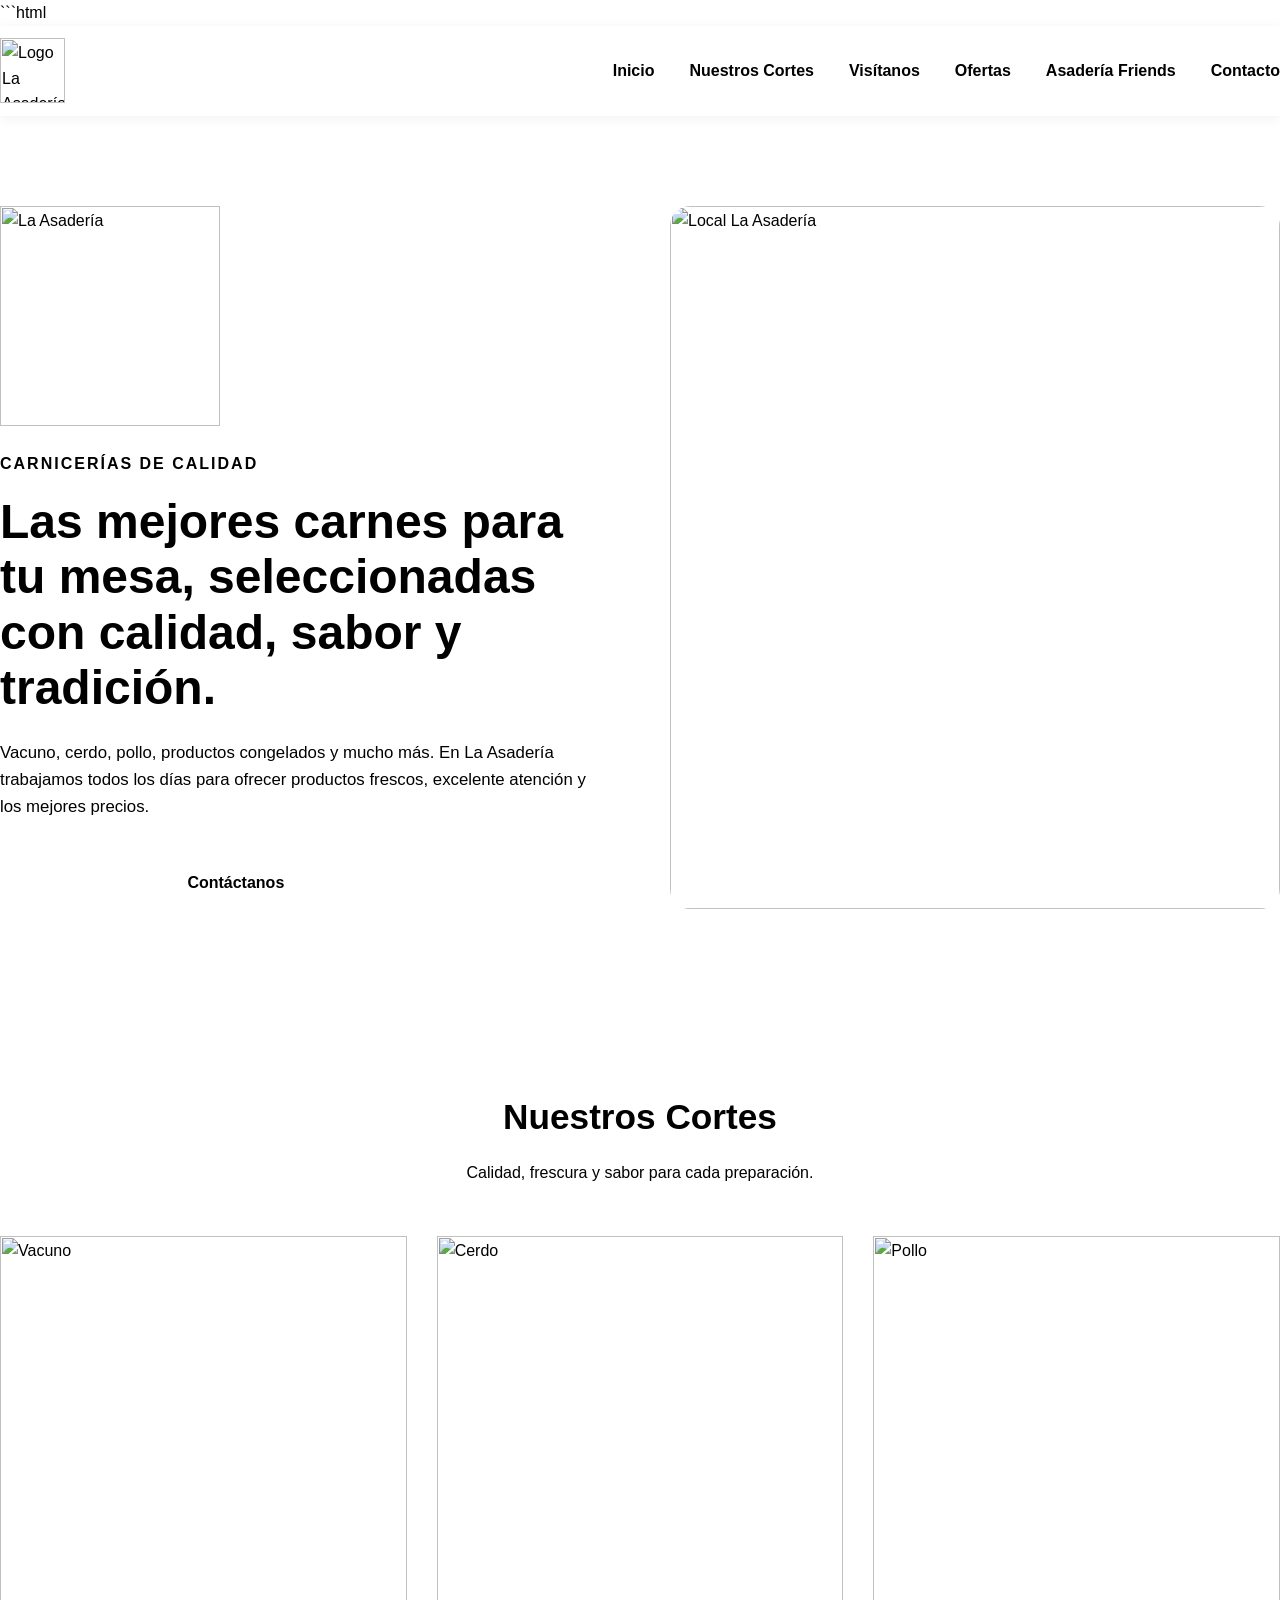
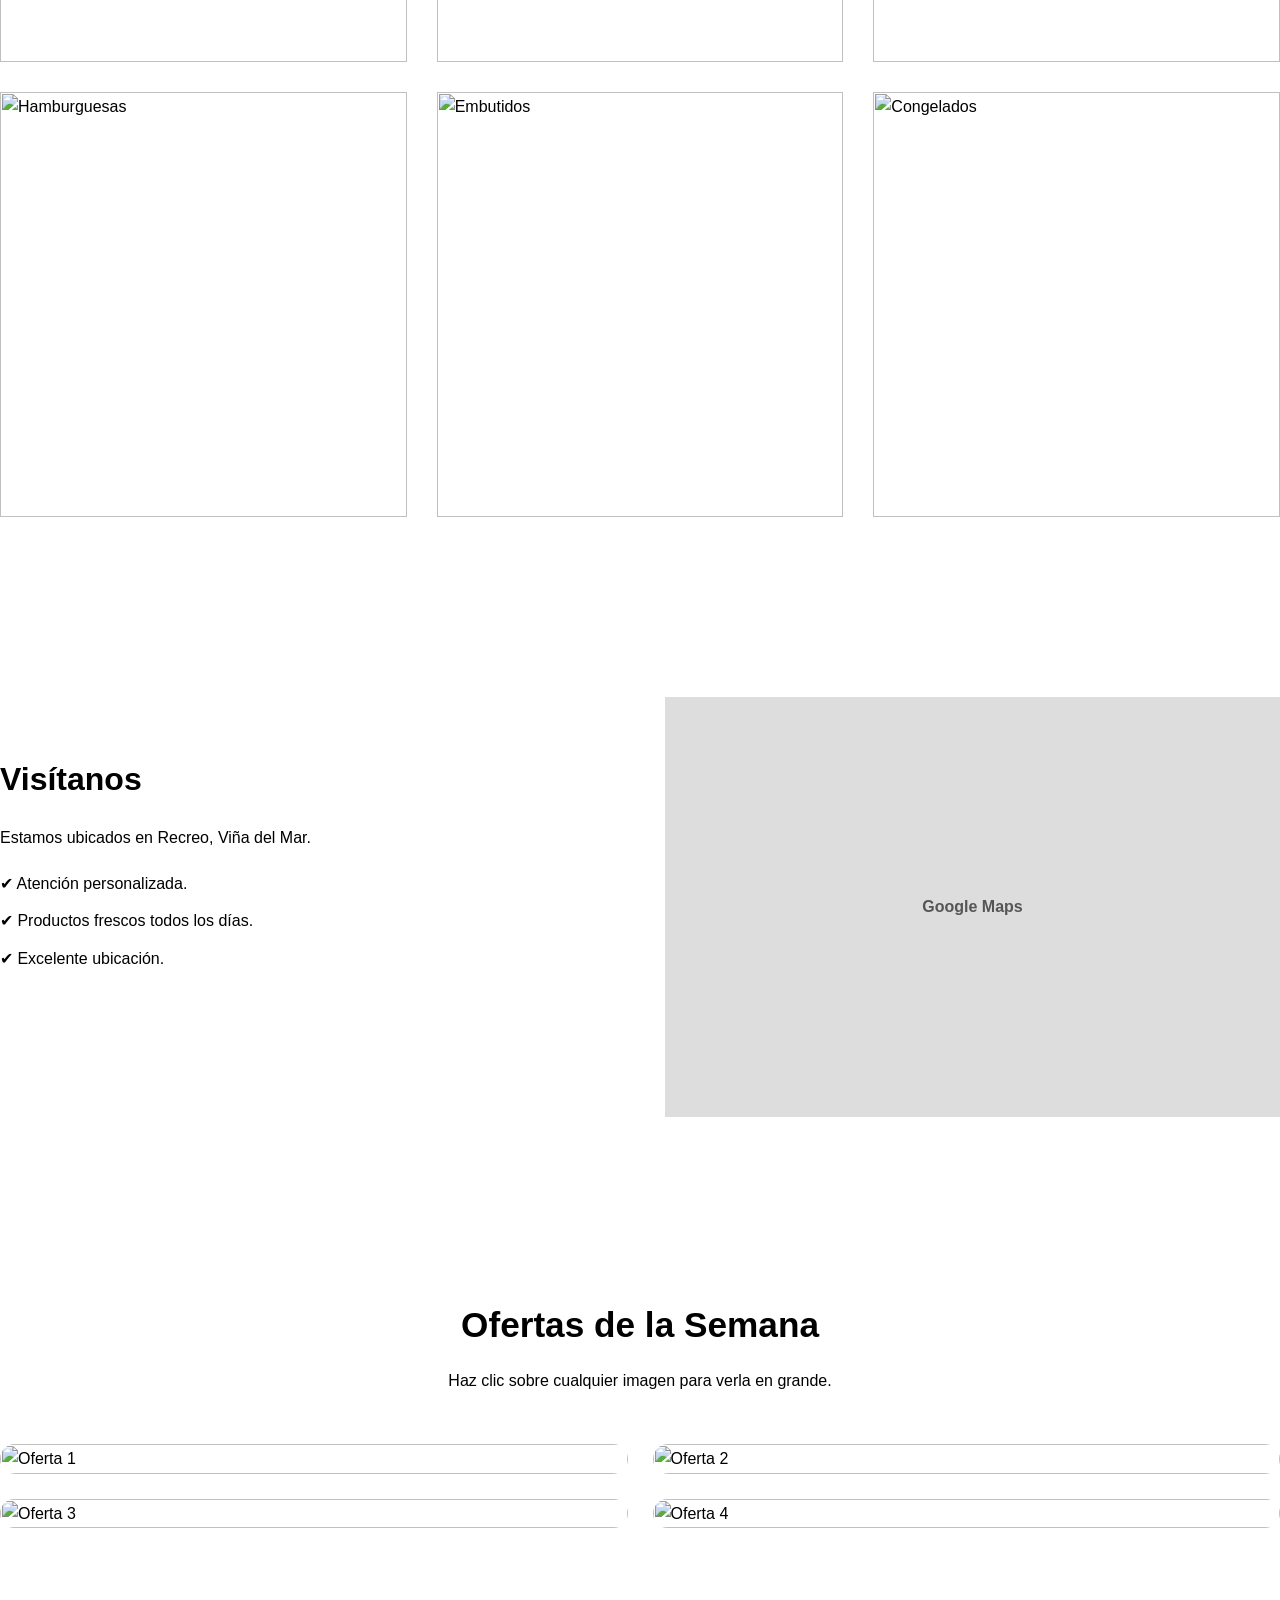
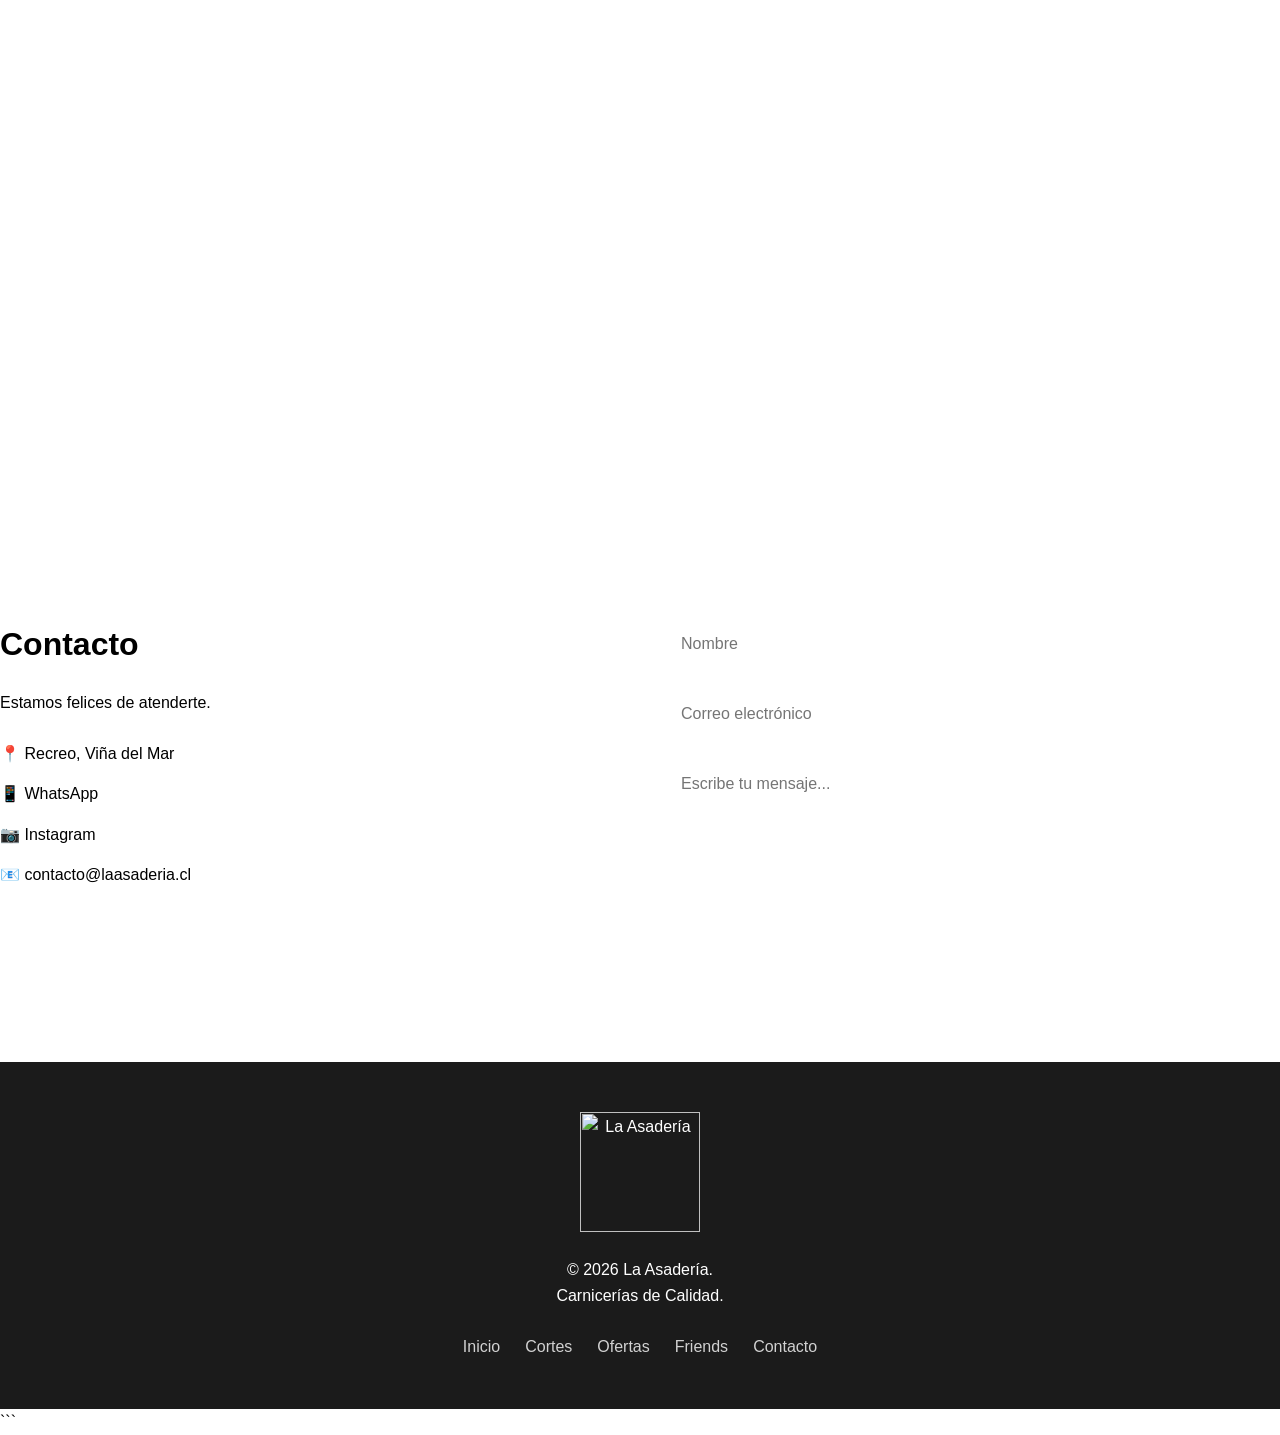
==== index.html @ a8878a51 "Add files via upload" ====
```html
<!DOCTYPE html>
<html lang="es">
<head>
    <meta charset="UTF-8">
    <meta name="viewport" content="width=device-width, initial-scale=1.0">
    <meta name="description" content="La Asadería - Carnicerías de Calidad. Los mejores cortes de vacuno, cerdo y pollo en Viña del Mar.">
    <meta name="keywords" content="carnicería, carnes, vacuno, cerdo, pollo, viña del mar, recreo">
    <meta name="author" content="La Asadería">

    <title>La Asadería | Carnicerías de Calidad</title>

    <link rel="icon" href="img/logo/favicon.png">
    <link rel="stylesheet" href="css/style.css">
</head>

<body>

    <!-- ========================= -->
    <!-- HEADER -->
    <!-- ========================= -->

    <header class="header">

        <div class="container">

            <a href="#" class="logo-link">
                <img src="img/logo/logo.png" alt="Logo La Asadería" class="logo">
            </a>

            <nav class="nav">

                <ul class="nav-menu">

                    <li><a href="#inicio">Inicio</a></li>
                    <li><a href="#cortes">Nuestros Cortes</a></li>
                    <li><a href="#visitanos">Visítanos</a></li>
                    <li><a href="#ofertas">Ofertas</a></li>
                    <li><a href="friends.html">Asadería Friends</a></li>
                    <li><a href="#contacto">Contacto</a></li>

                </ul>

            </nav>

            <button class="menu-toggle" aria-label="Abrir menú">
                ☰
            </button>

        </div>

    </header>


    <!-- ========================= -->
    <!-- HERO -->
    <!-- ========================= -->

    <section class="hero" id="inicio">

        <div class="container hero-grid">

            <div class="hero-content">

                <img src="img/logo/logo.png"
                     alt="La Asadería"
                     class="hero-logo">

                <span class="hero-subtitle">
                    Carnicerías de Calidad
                </span>

                <h1>
                    Las mejores carnes para tu mesa,
                    seleccionadas con calidad,
                    sabor y tradición.
                </h1>

                <p>
                    Vacuno, cerdo, pollo, productos congelados y mucho más.
                    En La Asadería trabajamos todos los días para ofrecer
                    productos frescos, excelente atención y los mejores precios.
                </p>

                <div class="hero-buttons">

                    <a href="#ofertas" class="btn btn-primary">
                        Ver Ofertas
                    </a>

                    <a href="#contacto" class="btn btn-secondary">
                        Contáctanos
                    </a>

                </div>

            </div>

            <div class="hero-image">

                <img src="img/local/local.jpg"
                     alt="Local La Asadería">

            </div>

        </div>

    </section>


    <!-- ========================= -->
    <!-- NUESTROS CORTES -->
    <!-- ========================= -->

    <section class="cuts section" id="cortes">

        <div class="container">

            <div class="section-title">

                <h2>Nuestros Cortes</h2>

                <p>
                    Calidad, frescura y sabor para cada preparación.
                </p>

            </div>

            <div class="cuts-grid">

                <article class="cut-card">

                    <img src="img/cortes/vacuno.jpg" alt="Vacuno">

                    <h3>Vacuno</h3>

                    <p>
                        Cortes premium para parrilla y cocina.
                    </p>

                </article>

                <article class="cut-card">

                    <img src="img/cortes/cerdo.jpg" alt="Cerdo">

                    <h3>Cerdo</h3>

                    <p>
                        Chuletas, costillares y mucho más.
                    </p>

                </article>

                <article class="cut-card">

                    <img src="img/cortes/pollo.jpg" alt="Pollo">

                    <h3>Pollo</h3>

                    <p>
                        Productos frescos y congelados.
                    </p>

                </article>

                <article class="cut-card">

                    <img src="img/cortes/hamburguesas.jpg" alt="Hamburguesas">

                    <h3>Hamburguesas</h3>

                    <p>
                        Elaboración propia con excelente sabor.
                    </p>

                </article>

                <article class="cut-card">

                    <img src="img/cortes/embutidos.jpg" alt="Embutidos">

                    <h3>Embutidos</h3>

                    <p>
                        Longanizas, chorizos y especialidades.
                    </p>

                </article>

                <article class="cut-card">

                    <img src="img/cortes/congelados.jpg" alt="Congelados">

                    <h3>Congelados</h3>

                    <p>
                        Gran variedad para toda ocasión.
                    </p>

                </article>

            </div>

        </div>

    </section>


    <!-- ========================= -->
    <!-- VISÍTANOS -->
    <!-- ========================= -->

    <section class="visit section" id="visitanos">

        <div class="container visit-grid">

            <div class="visit-info">

                <h2>Visítanos</h2>

                <p>
                    Estamos ubicados en Recreo, Viña del Mar.
                </p>

                <ul class="visit-list">

                    <li>✔ Atención personalizada.</li>

                    <li>✔ Productos frescos todos los días.</li>

                    <li>✔ Excelente ubicación.</li>

                </ul>

                <a href="#" class="btn btn-primary">
                    Cómo Llegar
                </a>

            </div>

            <div class="visit-map">

                <div class="map-placeholder">
                    Google Maps
                </div>

            </div>

        </div>

    </section>


    <!-- ========================= -->
    <!-- OFERTAS -->
    <!-- ========================= -->

    <section class="offers section" id="ofertas">

        <div class="container">

            <div class="section-title">

                <h2>Ofertas de la Semana</h2>

                <p>
                    Haz clic sobre cualquier imagen para verla en grande.
                </p>

            </div>

            <div class="offers-grid">

                <a href="img/ofertas/oferta1.jpg"
                   class="offer-item"
                   data-lightbox="offers">

                    <img src="img/ofertas/oferta1.jpg"
                         alt="Oferta 1">

                </a>

                <a href="img/ofertas/oferta2.jpg"
                   class="offer-item"
                   data-lightbox="offers">

                    <img src="img/ofertas/oferta2.jpg"
                         alt="Oferta 2">

                </a>

                <a href="img/ofertas/oferta3.jpg"
                   class="offer-item"
                   data-lightbox="offers">

                    <img src="img/ofertas/oferta3.jpg"
                         alt="Oferta 3">

                </a>

                <a href="img/ofertas/oferta4.jpg"
                   class="offer-item"
                   data-lightbox="offers">

                    <img src="img/ofertas/oferta4.jpg"
                         alt="Oferta 4">

                </a>

            </div>

        </div>

    </section>


    <!-- ========================= -->
    <!-- ASADERÍA FRIENDS -->
    <!-- ========================= -->

    <section class="friends-cta section">

        <div class="container">

            <div class="friends-box">

                <h2>Conoce a los Asadería Friends</h2>

                <p>
                    Descubre todos nuestros personajes,
                    sus historias y sus productos favoritos.
                </p>

                <a href="friends.html" class="btn btn-primary">
                    Ver Asadería Friends
                </a>

            </div>

        </div>

    </section>


    <!-- ========================= -->
    <!-- CONTACTO -->
    <!-- ========================= -->

    <section class="contact section" id="contacto">

        <div class="container contact-grid">

            <div class="contact-info">

                <h2>Contacto</h2>

                <p>
                    Estamos felices de atenderte.
                </p>

                <ul>

                    <li>
                        📍 Recreo, Viña del Mar
                    </li>

                    <li>
                        📱 WhatsApp
                    </li>

                    <li>
                        📷 Instagram
                    </li>

                    <li>
                        📧 contacto@laasaderia.cl
                    </li>

                </ul>

            </div>

            <form class="contact-form">

                <input
                    type="text"
                    placeholder="Nombre"
                    required>

                <input
                    type="email"
                    placeholder="Correo electrónico"
                    required>

                <textarea
                    placeholder="Escribe tu mensaje..."
                    rows="6"
                    required></textarea>

                <button
                    type="submit"
                    class="btn btn-primary">

                    Enviar Mensaje

                </button>

            </form>

        </div>

    </section>


    <!-- ========================= -->
    <!-- FOOTER -->
    <!-- ========================= -->

    <footer class="footer">

        <div class="container footer-content">

            <img src="img/logo/logo.png"
                 alt="La Asadería">

            <p>

                © 2026 La Asadería.<br>
                Carnicerías de Calidad.

            </p>

            <div class="footer-links">

                <a href="#inicio">Inicio</a>

                <a href="#cortes">Cortes</a>

                <a href="#ofertas">Ofertas</a>

                <a href="friends.html">Friends</a>

                <a href="#contacto">Contacto</a>

            </div>

        </div>

    </footer>


    <script src="js/app.js"></script>

</body>
</html>
```
---- css/style.css ----
```css
/* =====================================================
   LA ASADERÍA 2.0
   style.css
===================================================== */

/* ===========================
   VARIABLES
=========================== */

:root{

    --primary:#8B0000;
    --primary-dark:#600000;
    --secondary:#F4B400;
    --background:#F8F5F2;
    --white:#ffffff;
    --text:#2C2C2C;
    --gray:#777;
    --border:#e6e6e6;

    --radius:16px;

    --shadow:
        0 10px 30px rgba(0,0,0,.08);

    --transition:.30s ease;

    --max-width:1280px;

}


/* ===========================
   RESET
=========================== */

*{
    margin:0;
    padding:0;
    box-sizing:border-box;
}

html{
    scroll-behavior:smooth;
}

body{

    font-family:
        "Segoe UI",
        Arial,
        Helvetica,
        sans-serif;

    background:var(--background);

    color:var(--text);

    line-height:1.6;

}

img{

    display:block;
    max-width:100%;

}

a{

    color:inherit;
    text-decoration:none;

}

ul{

    list-style:none;

}

button{

    border:none;
    cursor:pointer;
    font:inherit;

}

input,
textarea,
button{

    font-family:inherit;

}


/* ===========================
   UTILIDADES
=========================== */

.container{

    width:min(92%, var(--max-width));

    margin:auto;

}

.section{

    padding:90px 0;

}

.section-title{

    text-align:center;

    margin-bottom:50px;

}

.section-title h2{

    font-size:2.2rem;

    color:var(--primary);

    margin-bottom:15px;

}

.section-title p{

    color:var(--gray);

    max-width:700px;

    margin:auto;

}


/* ===========================
   BOTONES
=========================== */

.btn{

    display:inline-flex;

    align-items:center;

    justify-content:center;

    gap:10px;

    padding:14px 28px;

    border-radius:50px;

    font-weight:700;

    transition:var(--transition);

}

.btn-primary{

    background:var(--primary);

    color:white;

}

.btn-primary:hover{

    background:var(--primary-dark);

    transform:translateY(-3px);

}

.btn-secondary{

    background:white;

    color:var(--primary);

    border:2px solid var(--primary);

}

.btn-secondary:hover{

    background:var(--primary);

    color:white;

}


/* ===========================
   HEADER
=========================== */

.header{

    position:sticky;

    top:0;

    z-index:1000;

    background:white;

    box-shadow:0 2px 12px rgba(0,0,0,.06);

}

.header .container{

    display:flex;

    align-items:center;

    justify-content:space-between;

    min-height:90px;

}

.logo{

    height:65px;

}

.nav-menu{

    display:flex;

    gap:35px;

}

.nav-menu a{

    font-weight:600;

    transition:var(--transition);

}

.nav-menu a:hover{

    color:var(--primary);

}

.menu-toggle{

    display:none;

    background:none;

    font-size:2rem;

}


/* ===========================
   HERO
=========================== */

.hero{

    padding:90px 0;

}

.hero-grid{

    display:grid;

    grid-template-columns:1fr 1fr;

    gap:60px;

    align-items:center;

}

.hero-logo{

    width:220px;

    margin-bottom:25px;

}

.hero-subtitle{

    display:inline-block;

    color:var(--secondary);

    font-weight:800;

    text-transform:uppercase;

    letter-spacing:2px;

    margin-bottom:18px;

}

.hero h1{

    font-size:3rem;

    line-height:1.15;

    margin-bottom:25px;

}

.hero p{

    font-size:1.05rem;

    color:var(--gray);

    margin-bottom:35px;

}

.hero-buttons{

    display:flex;

    flex-wrap:wrap;

    gap:18px;

}

.hero-image img{

    width:100%;

    border-radius:20px;

    box-shadow:var(--shadow);

}


/* ===========================
   CORTES
=========================== */

.cuts-grid{

    display:grid;

    grid-template-columns:repeat(3,1fr);

    gap:30px;

}

.cut-card{

    background:white;

    border-radius:var(--radius);

    overflow:hidden;

    box-shadow:var(--shadow);

    transition:var(--transition);

}

.cut-card:hover{

    transform:translateY(-8px);

}

.cut-card img{

    width:100%;

    aspect-ratio:4/3;

    object-fit:cover;

}

.cut-card h3{

    margin:20px;

    color:var(--primary);

}

.cut-card p{

    margin:0 20px 25px;

    color:var(--gray);

}


/* ===========================
   VISÍTANOS
=========================== */

.visit-grid{

    display:grid;

    grid-template-columns:1fr 1fr;

    gap:50px;

    align-items:center;

}

.visit-info h2{

    color:var(--primary);

    font-size:2rem;

    margin-bottom:20px;

}

.visit-info p{

    margin-bottom:20px;

}

.visit-list{

    margin-bottom:35px;

}

.visit-list li{

    margin-bottom:12px;

}

.map-placeholder{

    display:flex;

    justify-content:center;

    align-items:center;

    height:420px;

    background:#ddd;

    border-radius:var(--radius);

    color:#555;

    font-weight:bold;

}


/* ===========================
   OFERTAS
=========================== */

.offers-grid{

    display:grid;

    grid-template-columns:repeat(2,1fr);

    gap:25px;

}

.offer-item{

    overflow:hidden;

    border-radius:18px;

    box-shadow:var(--shadow);

}

.offer-item img{

    width:100%;

    transition:.35s;

}

.offer-item:hover img{

    transform:scale(1.05);

}


/* ===========================
   FRIENDS
=========================== */

.friends-box{

    background:linear-gradient(
        135deg,
        var(--primary),
        var(--primary-dark)
    );

    color:white;

    border-radius:22px;

    padding:70px 50px;

    text-align:center;

}

.friends-box h2{

    font-size:2.2rem;

    margin-bottom:20px;

}

.friends-box p{

    max-width:650px;

    margin:auto auto 35px;

}


/* ===========================
   CONTACTO
=========================== */

.contact-grid{

    display:grid;

    grid-template-columns:1fr 1fr;

    gap:50px;

}

.contact-info h2{

    color:var(--primary);

    margin-bottom:20px;

    font-size:2rem;

}

.contact-info p{

    margin-bottom:25px;

}

.contact-info li{

    margin-bottom:15px;

}

.contact-form{

    display:flex;

    flex-direction:column;

    gap:20px;

}

.contact-form input,

.contact-form textarea{

    width:100%;

    padding:16px;

    border:1px solid var(--border);

    border-radius:12px;

    resize:none;

    font-size:1rem;

}

.contact-form input:focus,

.contact-form textarea:focus{

    outline:none;

    border-color:var(--primary);

}


/* ===========================
   FOOTER
=========================== */

.footer{

    background:#1b1b1b;

    color:white;

    padding:50px 0;

}

.footer-content{

    display:flex;

    flex-direction:column;

    align-items:center;

    gap:25px;

    text-align:center;

}

.footer img{

    width:120px;

}

.footer-links{

    display:flex;

    gap:25px;

    flex-wrap:wrap;

}

.footer-links a{

    opacity:.8;

}

.footer-links a:hover{

    opacity:1;

}


/* ===========================
   ANIMACIONES
=========================== */

.cut-card,
.offer-item,
.hero-image img,
.friends-box{

    animation:fadeUp .8s ease;

}

@keyframes fadeUp{

    from{

        opacity:0;

        transform:translateY(30px);

    }

    to{

        opacity:1;

        transform:translateY(0);

    }

}


/* ===========================
   RESPONSIVE
=========================== */

@media (max-width:1100px){

    .hero-grid,
    .visit-grid,
    .contact-grid{

        grid-template-columns:1fr;

    }

    .hero{

        text-align:center;

    }

    .hero-buttons{

        justify-content:center;

    }

    .hero-logo{

        margin:auto auto 25px;

    }

}

@media (max-width:900px){

    .cuts-grid{

        grid-template-columns:repeat(2,1fr);

    }

}

@media (max-width:768px){

    .nav{

        display:none;

    }

    .menu-toggle{

        display:block;

    }

    .offers-grid{

        grid-template-columns:1fr;

    }

    .hero h1{

        font-size:2.2rem;

    }

    .section{

        padding:70px 0;

    }

}

@media (max-width:600px){

    .cuts-grid{

        grid-template-columns:1fr;

    }

    .section-title h2{

        font-size:1.8rem;

    }

    .friends-box{

        padding:50px 25px;

    }

    .hero-logo{

        width:180px;

    }

}
/* ===========================
   HEADER SCROLL
=========================== */

.header-scrolled{

    box-shadow:0 8px 25px rgba(0,0,0,.15);

}


/* ===========================
   ANIMACIONES
=========================== */

.hidden{

    opacity:0;

    transform:translateY(40px);

    transition:.8s;

}

.visible{

    opacity:1;

    transform:translateY(0);

}


/* ===========================
   LIGHTBOX
=========================== */

.lightbox{

    position:fixed;

    inset:0;

    background:rgba(0,0,0,.9);

    display:flex;

    justify-content:center;

    align-items:center;

    opacity:0;

    visibility:hidden;

    transition:.3s;

    z-index:5000;

}

.lightbox.show{

    opacity:1;

    visibility:visible;

}

.lightbox-image{

    max-width:90%;

    max-height:90%;

    border-radius:16px;

}

.lightbox-close{

    position:absolute;

    top:30px;

    right:40px;

    font-size:3rem;

    color:white;

    cursor:pointer;

}


/* ===========================
   BACK TO TOP
=========================== */

.back-to-top{

    position:fixed;

    right:25px;

    bottom:25px;

    width:55px;

    height:55px;

    border-radius:50%;

    background:var(--primary);

    color:white;

    border:none;

    cursor:pointer;

    opacity:0;

    pointer-events:none;

    transition:.3s;

    z-index:3000;

}

.back-to-top.show{

    opacity:1;

    pointer-events:auto;

}

.back-to-top:hover{

    background:var(--primary-dark);

}


/* ===========================
   MENÚ MÓVIL
=========================== */

@media(max-width:768px){

    .nav{

        position:absolute;

        top:90px;

        left:0;

        width:100%;

        background:white;

        display:none;

        box-shadow:0 10px 25px rgba(0,0,0,.1);

    }

    .nav.nav-open{

        display:block;

    }

    .nav-menu{

        flex-direction:column;

        padding:30px;

        gap:25px;

        text-align:center;

    }

}
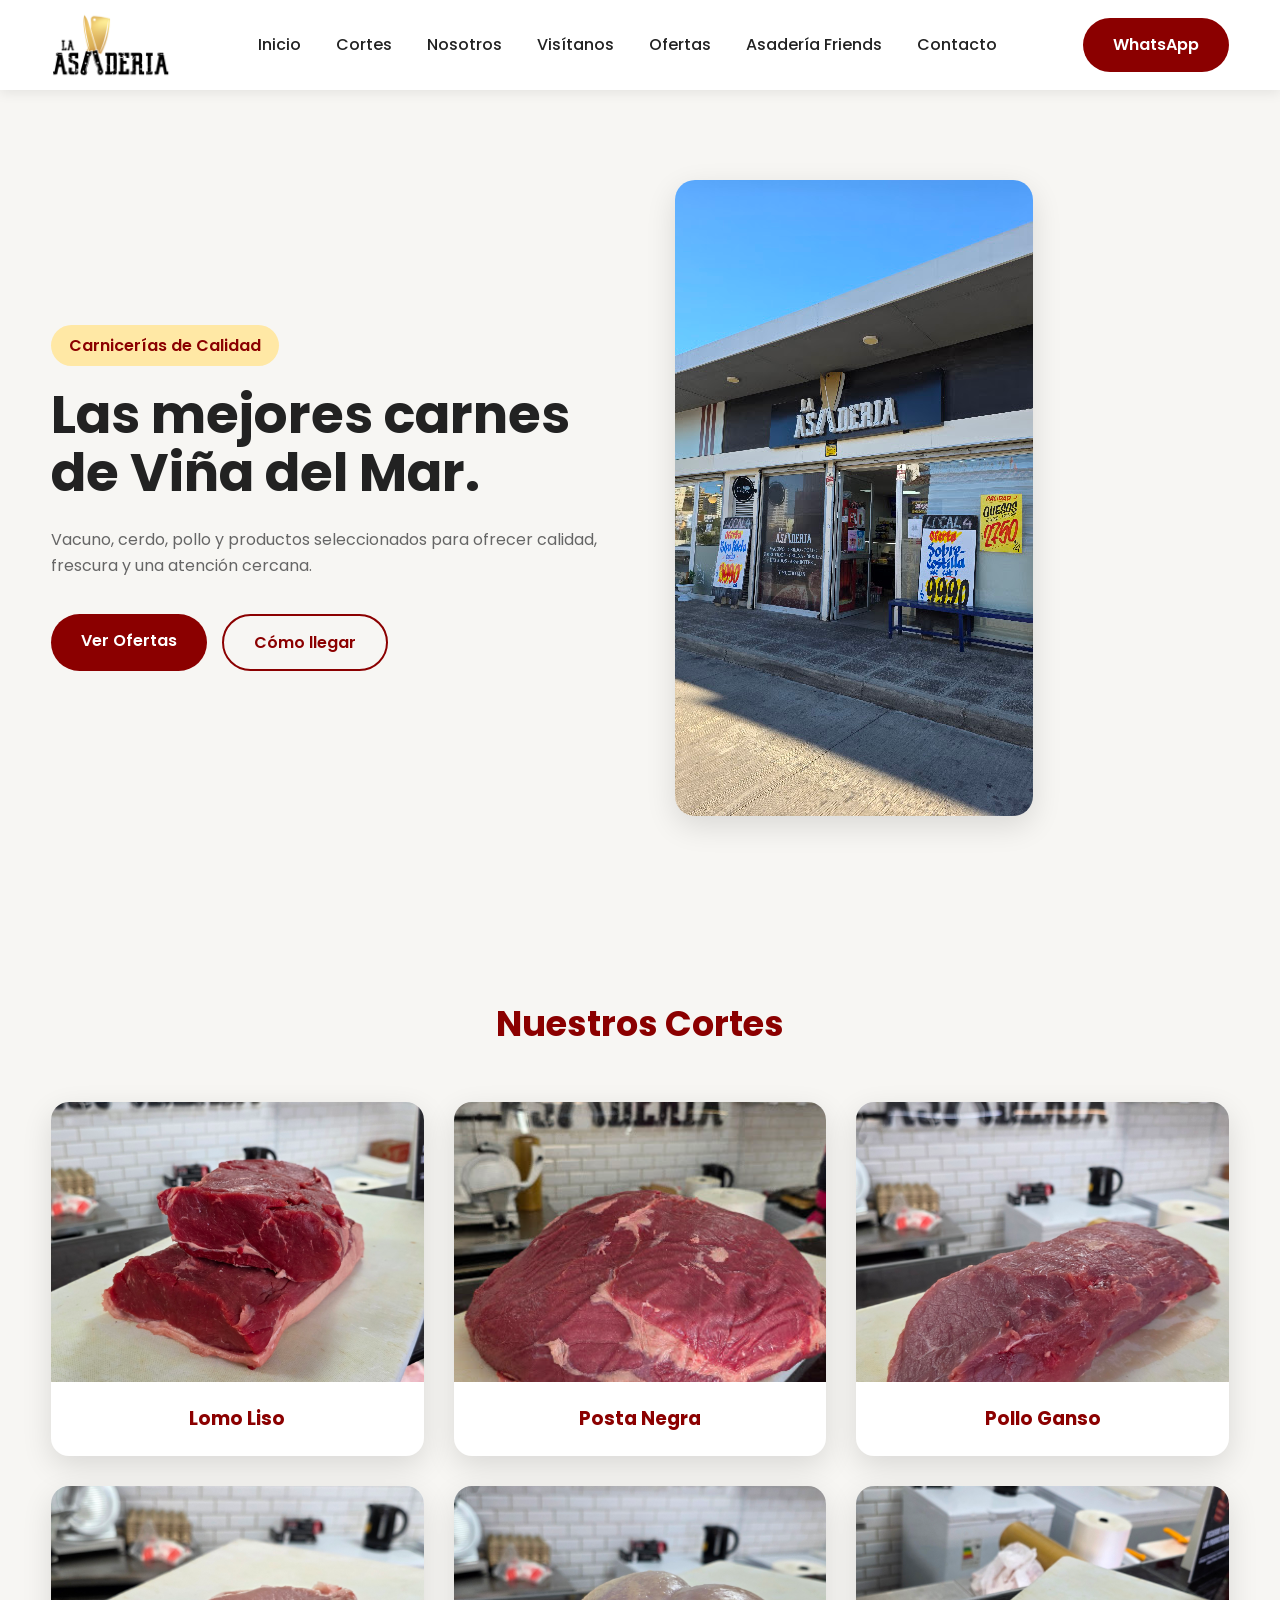
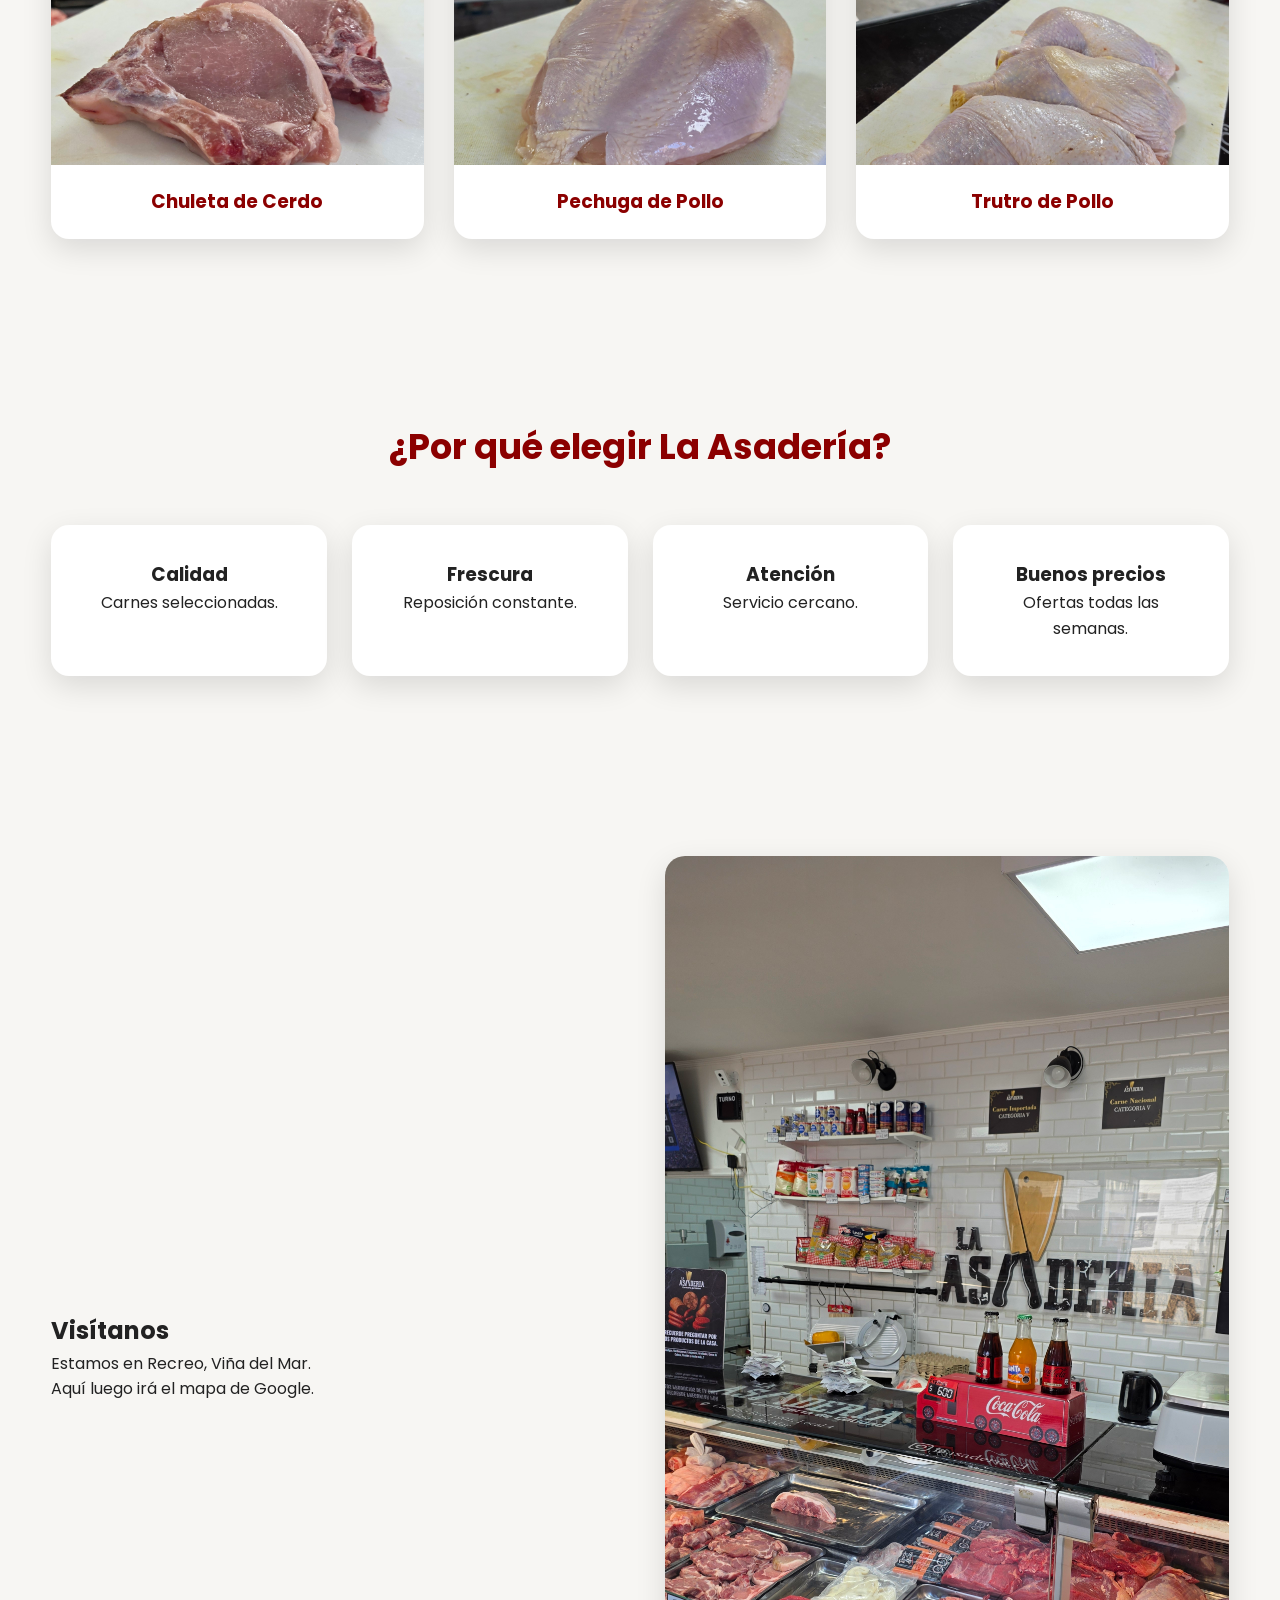
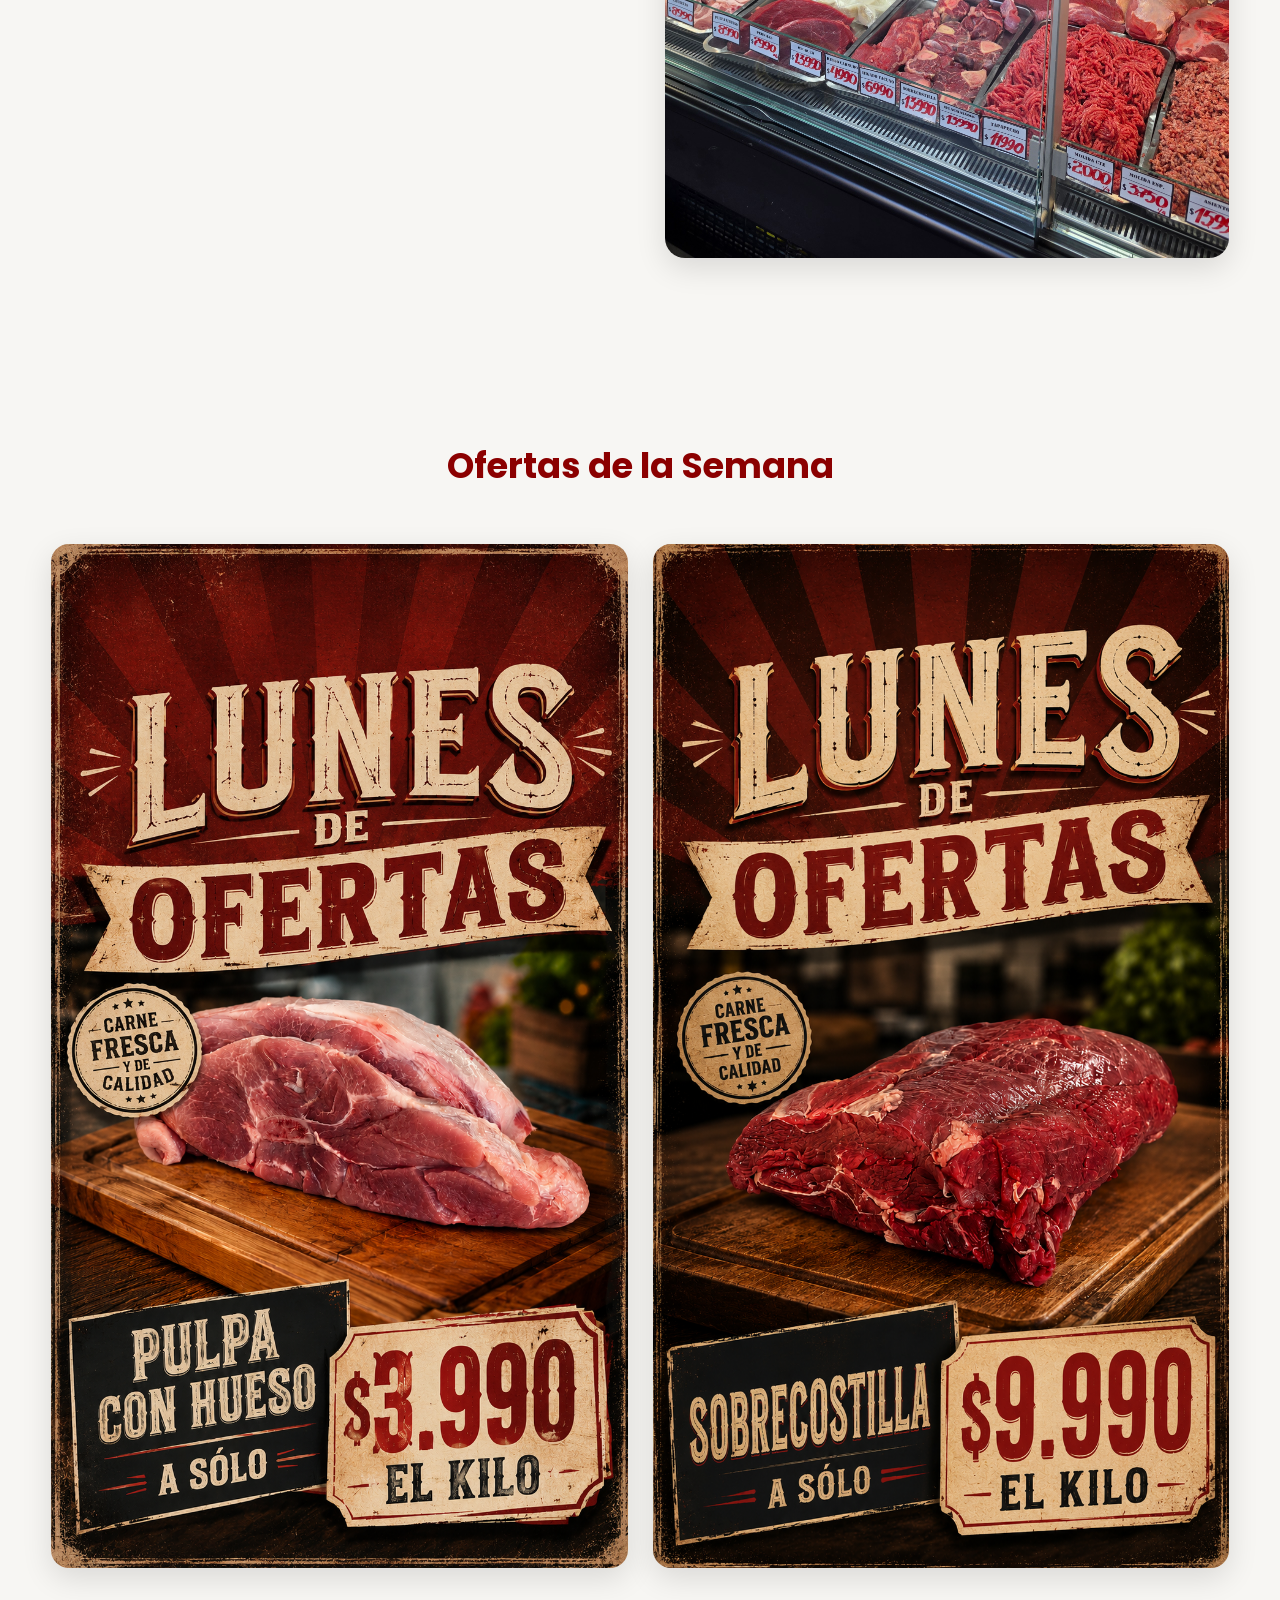
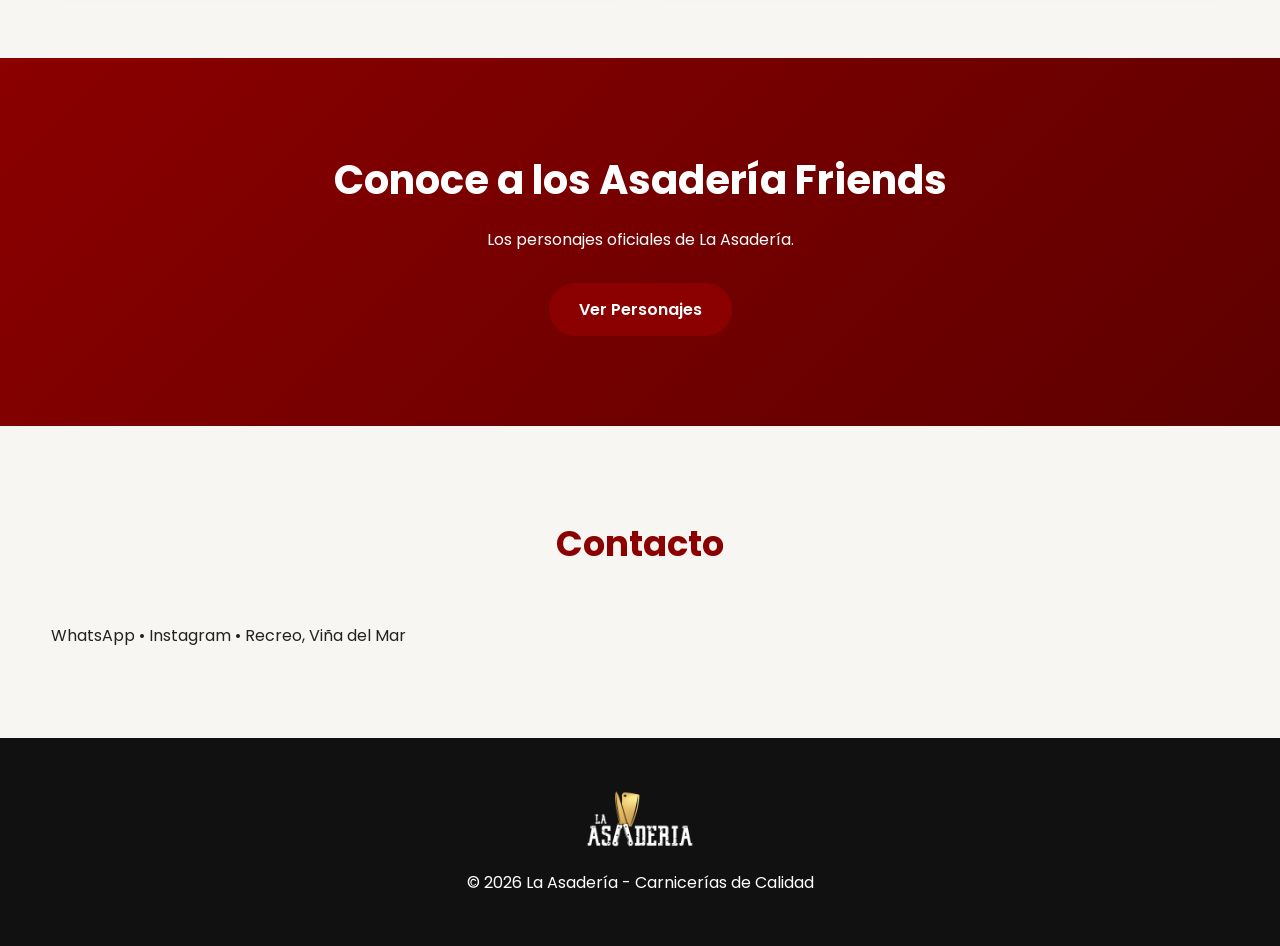
==== commit 36601589: "Add files via upload" ====
--- a/index.html
+++ b/index.html
@@ -1,457 +1,134 @@
-```html
 <!DOCTYPE html>
 <html lang="es">
 <head>
-    <meta charset="UTF-8">
-    <meta name="viewport" content="width=device-width, initial-scale=1.0">
-    <meta name="description" content="La Asadería - Carnicerías de Calidad. Los mejores cortes de vacuno, cerdo y pollo en Viña del Mar.">
-    <meta name="keywords" content="carnicería, carnes, vacuno, cerdo, pollo, viña del mar, recreo">
-    <meta name="author" content="La Asadería">
-
-    <title>La Asadería | Carnicerías de Calidad</title>
-
-    <link rel="icon" href="img/logo/favicon.png">
-    <link rel="stylesheet" href="css/style.css">
+<meta charset="UTF-8">
+<meta name="viewport" content="width=device-width, initial-scale=1.0">
+<title>La Asadería | Carnicerías de Calidad</title>
+<meta name="description" content="Carnicerías de Calidad">
+<link rel="preconnect" href="https://fonts.googleapis.com">
+<link rel="preconnect" href="https://fonts.gstatic.com" crossorigin>
+<link href="https://fonts.googleapis.com/css2?family=Poppins:wght@300;400;500;600;700;800&display=swap" rel="stylesheet">
+<link rel="stylesheet" href="css/style.css">
+<link rel="icon" href="img/logo/logo-negro.png">
 </head>
-
 <body>
 
-    <!-- ========================= -->
-    <!-- HEADER -->
-    <!-- ========================= -->
+<header class="header">
+  <div class="container">
+    <a class="logo-link" href="#">
+      <img src="img/logo/logo-negro.png" alt="La Asadería" class="logo">
+    </a>
 
-    <header class="header">
+    <nav class="nav">
+      <ul class="nav-menu">
+        <li><a href="#inicio">Inicio</a></li>
+        <li><a href="#cortes">Cortes</a></li>
+        <li><a href="#nosotros">Nosotros</a></li>
+        <li><a href="#visitanos">Visítanos</a></li>
+        <li><a href="#ofertas">Ofertas</a></li>
+        <li><a href="friends.html">Asadería Friends</a></li>
+        <li><a href="#contacto">Contacto</a></li>
+      </ul>
+    </nav>
 
-        <div class="container">
+    <a class="header-whatsapp btn btn-primary" href="#">WhatsApp</a>
+    <button class="menu-toggle" aria-label="Abrir menú">☰</button>
+  </div>
+</header>
 
-            <a href="#" class="logo-link">
-                <img src="img/logo/logo.png" alt="Logo La Asadería" class="logo">
-            </a>
+<main>
 
-            <nav class="nav">
+<section id="inicio" class="hero">
+<div class="container hero-grid">
+<div class="hero-content">
+<span class="hero-badge">Carnicerías de Calidad</span>
+<h1>Las mejores carnes de Viña del Mar.</h1>
+<p>Vacuno, cerdo, pollo y productos seleccionados para ofrecer calidad, frescura y una atención cercana.</p>
+<div class="hero-buttons">
+<a href="#ofertas" class="btn btn-primary">Ver Ofertas</a>
+<a href="#visitanos" class="btn btn-secondary">Cómo llegar</a>
+</div>
+</div>
 
-                <ul class="nav-menu">
+<div class="hero-image">
+<img src="img/local/portada-local.jpg" alt="La Asadería">
+</div>
+</div>
+</section>
 
-                    <li><a href="#inicio">Inicio</a></li>
-                    <li><a href="#cortes">Nuestros Cortes</a></li>
-                    <li><a href="#visitanos">Visítanos</a></li>
-                    <li><a href="#ofertas">Ofertas</a></li>
-                    <li><a href="friends.html">Asadería Friends</a></li>
-                    <li><a href="#contacto">Contacto</a></li>
+<section id="cortes" class="section">
+<div class="container">
+<h2 class="section-title">Nuestros Cortes</h2>
+<div class="cuts-grid">
+<article class="cut-card"><img src="img/cortes/lomo-liso.jpg"><h3>Lomo Liso</h3></article>
+<article class="cut-card"><img src="img/cortes/posta-negra.jpg"><h3>Posta Negra</h3></article>
+<article class="cut-card"><img src="img/cortes/pollo-ganso.jpg"><h3>Pollo Ganso</h3></article>
+<article class="cut-card"><img src="img/cortes/chuleta-cerdo.jpg"><h3>Chuleta de Cerdo</h3></article>
+<article class="cut-card"><img src="img/cortes/pechuga-pollo.jpg"><h3>Pechuga de Pollo</h3></article>
+<article class="cut-card"><img src="img/cortes/trutro-pollo.jpg"><h3>Trutro de Pollo</h3></article>
+</div>
+</div>
+</section>
 
-                </ul>
+<section id="nosotros" class="section">
+<div class="container">
+<h2 class="section-title">¿Por qué elegir La Asadería?</h2>
+<div class="features-grid">
+<div class="feature-card"><h3>Calidad</h3><p>Carnes seleccionadas.</p></div>
+<div class="feature-card"><h3>Frescura</h3><p>Reposición constante.</p></div>
+<div class="feature-card"><h3>Atención</h3><p>Servicio cercano.</p></div>
+<div class="feature-card"><h3>Buenos precios</h3><p>Ofertas todas las semanas.</p></div>
+</div>
+</div>
+</section>
 
-            </nav>
+<section id="visitanos" class="section">
+<div class="container visit-grid">
+<div>
+<h2>Visítanos</h2>
+<p>Estamos en Recreo, Viña del Mar.</p>
+<p>Aquí luego irá el mapa de Google.</p>
+</div>
+<div>
+<img src="img/local/local-interior.jpg" alt="Interior del local">
+</div>
+</div>
+</section>
 
-            <button class="menu-toggle" aria-label="Abrir menú">
-                ☰
-            </button>
+<section id="ofertas" class="section">
+<div class="container">
+<h2 class="section-title">Ofertas de la Semana</h2>
+<div class="offers-grid">
+<a href="img/ofertas/oferta1.png" data-lightbox><img src="img/ofertas/oferta1.png"></a>
+<a href="img/ofertas/oferta2.png" data-lightbox><img src="img/ofertas/oferta2.png"></a>
+</div>
+</div>
+</section>
 
-        </div>
+<section class="friends-cta">
+<div class="container">
+<h2>Conoce a los Asadería Friends</h2>
+<p>Los personajes oficiales de La Asadería.</p>
+<a href="friends.html" class="btn btn-primary">Ver Personajes</a>
+</div>
+</section>
 
-    </header>
+<section id="contacto" class="section">
+<div class="container">
+<h2 class="section-title">Contacto</h2>
+<p>WhatsApp • Instagram • Recreo, Viña del Mar</p>
+</div>
+</section>
 
+</main>
 
-    <!-- ========================= -->
-    <!-- HERO -->
-    <!-- ========================= -->
+<footer class="footer">
+<div class="container">
+<img src="img/logo/logo-blanco.png" alt="Logo">
+<p>© 2026 La Asadería - Carnicerías de Calidad</p>
+</div>
+</footer>
 
-    <section class="hero" id="inicio">
-
-        <div class="container hero-grid">
-
-            <div class="hero-content">
-
-                <img src="img/logo/logo.png"
-                     alt="La Asadería"
-                     class="hero-logo">
-
-                <span class="hero-subtitle">
-                    Carnicerías de Calidad
-                </span>
-
-                <h1>
-                    Las mejores carnes para tu mesa,
-                    seleccionadas con calidad,
-                    sabor y tradición.
-                </h1>
-
-                <p>
-                    Vacuno, cerdo, pollo, productos congelados y mucho más.
-                    En La Asadería trabajamos todos los días para ofrecer
-                    productos frescos, excelente atención y los mejores precios.
-                </p>
-
-                <div class="hero-buttons">
-
-                    <a href="#ofertas" class="btn btn-primary">
-                        Ver Ofertas
-                    </a>
-
-                    <a href="#contacto" class="btn btn-secondary">
-                        Contáctanos
-                    </a>
-
-                </div>
-
-            </div>
-
-            <div class="hero-image">
-
-                <img src="img/local/local.jpg"
-                     alt="Local La Asadería">
-
-            </div>
-
-        </div>
-
-    </section>
-
-
-    <!-- ========================= -->
-    <!-- NUESTROS CORTES -->
-    <!-- ========================= -->
-
-    <section class="cuts section" id="cortes">
-
-        <div class="container">
-
-            <div class="section-title">
-
-                <h2>Nuestros Cortes</h2>
-
-                <p>
-                    Calidad, frescura y sabor para cada preparación.
-                </p>
-
-            </div>
-
-            <div class="cuts-grid">
-
-                <article class="cut-card">
-
-                    <img src="img/cortes/vacuno.jpg" alt="Vacuno">
-
-                    <h3>Vacuno</h3>
-
-                    <p>
-                        Cortes premium para parrilla y cocina.
-                    </p>
-
-                </article>
-
-                <article class="cut-card">
-
-                    <img src="img/cortes/cerdo.jpg" alt="Cerdo">
-
-                    <h3>Cerdo</h3>
-
-                    <p>
-                        Chuletas, costillares y mucho más.
-                    </p>
-
-                </article>
-
-                <article class="cut-card">
-
-                    <img src="img/cortes/pollo.jpg" alt="Pollo">
-
-                    <h3>Pollo</h3>
-
-                    <p>
-                        Productos frescos y congelados.
-                    </p>
-
-                </article>
-
-                <article class="cut-card">
-
-                    <img src="img/cortes/hamburguesas.jpg" alt="Hamburguesas">
-
-                    <h3>Hamburguesas</h3>
-
-                    <p>
-                        Elaboración propia con excelente sabor.
-                    </p>
-
-                </article>
-
-                <article class="cut-card">
-
-                    <img src="img/cortes/embutidos.jpg" alt="Embutidos">
-
-                    <h3>Embutidos</h3>
-
-                    <p>
-                        Longanizas, chorizos y especialidades.
-                    </p>
-
-                </article>
-
-                <article class="cut-card">
-
-                    <img src="img/cortes/congelados.jpg" alt="Congelados">
-
-                    <h3>Congelados</h3>
-
-                    <p>
-                        Gran variedad para toda ocasión.
-                    </p>
-
-                </article>
-
-            </div>
-
-        </div>
-
-    </section>
-
-
-    <!-- ========================= -->
-    <!-- VISÍTANOS -->
-    <!-- ========================= -->
-
-    <section class="visit section" id="visitanos">
-
-        <div class="container visit-grid">
-
-            <div class="visit-info">
-
-                <h2>Visítanos</h2>
-
-                <p>
-                    Estamos ubicados en Recreo, Viña del Mar.
-                </p>
-
-                <ul class="visit-list">
-
-                    <li>✔ Atención personalizada.</li>
-
-                    <li>✔ Productos frescos todos los días.</li>
-
-                    <li>✔ Excelente ubicación.</li>
-
-                </ul>
-
-                <a href="#" class="btn btn-primary">
-                    Cómo Llegar
-                </a>
-
-            </div>
-
-            <div class="visit-map">
-
-                <div class="map-placeholder">
-                    Google Maps
-                </div>
-
-            </div>
-
-        </div>
-
-    </section>
-
-
-    <!-- ========================= -->
-    <!-- OFERTAS -->
-    <!-- ========================= -->
-
-    <section class="offers section" id="ofertas">
-
-        <div class="container">
-
-            <div class="section-title">
-
-                <h2>Ofertas de la Semana</h2>
-
-                <p>
-                    Haz clic sobre cualquier imagen para verla en grande.
-                </p>
-
-            </div>
-
-            <div class="offers-grid">
-
-                <a href="img/ofertas/oferta1.jpg"
-                   class="offer-item"
-                   data-lightbox="offers">
-
-                    <img src="img/ofertas/oferta1.jpg"
-                         alt="Oferta 1">
-
-                </a>
-
-                <a href="img/ofertas/oferta2.jpg"
-                   class="offer-item"
-                   data-lightbox="offers">
-
-                    <img src="img/ofertas/oferta2.jpg"
-                         alt="Oferta 2">
-
-                </a>
-
-                <a href="img/ofertas/oferta3.jpg"
-                   class="offer-item"
-                   data-lightbox="offers">
-
-                    <img src="img/ofertas/oferta3.jpg"
-                         alt="Oferta 3">
-
-                </a>
-
-                <a href="img/ofertas/oferta4.jpg"
-                   class="offer-item"
-                   data-lightbox="offers">
-
-                    <img src="img/ofertas/oferta4.jpg"
-                         alt="Oferta 4">
-
-                </a>
-
-            </div>
-
-        </div>
-
-    </section>
-
-
-    <!-- ========================= -->
-    <!-- ASADERÍA FRIENDS -->
-    <!-- ========================= -->
-
-    <section class="friends-cta section">
-
-        <div class="container">
-
-            <div class="friends-box">
-
-                <h2>Conoce a los Asadería Friends</h2>
-
-                <p>
-                    Descubre todos nuestros personajes,
-                    sus historias y sus productos favoritos.
-                </p>
-
-                <a href="friends.html" class="btn btn-primary">
-                    Ver Asadería Friends
-                </a>
-
-            </div>
-
-        </div>
-
-    </section>
-
-
-    <!-- ========================= -->
-    <!-- CONTACTO -->
-    <!-- ========================= -->
-
-    <section class="contact section" id="contacto">
-
-        <div class="container contact-grid">
-
-            <div class="contact-info">
-
-                <h2>Contacto</h2>
-
-                <p>
-                    Estamos felices de atenderte.
-                </p>
-
-                <ul>
-
-                    <li>
-                        📍 Recreo, Viña del Mar
-                    </li>
-
-                    <li>
-                        📱 WhatsApp
-                    </li>
-
-                    <li>
-                        📷 Instagram
-                    </li>
-
-                    <li>
-                        📧 contacto@laasaderia.cl
-                    </li>
-
-                </ul>
-
-            </div>
-
-            <form class="contact-form">
-
-                <input
-                    type="text"
-                    placeholder="Nombre"
-                    required>
-
-                <input
-                    type="email"
-                    placeholder="Correo electrónico"
-                    required>
-
-                <textarea
-                    placeholder="Escribe tu mensaje..."
-                    rows="6"
-                    required></textarea>
-
-                <button
-                    type="submit"
-                    class="btn btn-primary">
-
-                    Enviar Mensaje
-
-                </button>
-
-            </form>
-
-        </div>
-
-    </section>
-
-
-    <!-- ========================= -->
-    <!-- FOOTER -->
-    <!-- ========================= -->
-
-    <footer class="footer">
-
-        <div class="container footer-content">
-
-            <img src="img/logo/logo.png"
-                 alt="La Asadería">
-
-            <p>
-
-                © 2026 La Asadería.<br>
-                Carnicerías de Calidad.
-
-            </p>
-
-            <div class="footer-links">
-
-                <a href="#inicio">Inicio</a>
-
-                <a href="#cortes">Cortes</a>
-
-                <a href="#ofertas">Ofertas</a>
-
-                <a href="friends.html">Friends</a>
-
-                <a href="#contacto">Contacto</a>
-
-            </div>
-
-        </div>
-
-    </footer>
-
-
-    <script src="js/app.js"></script>
-
+<script src="js/app.js"></script>
 </body>
 </html>
-```
--- a/css/style.css
+++ b/css/style.css
@@ -1,1028 +1,312 @@
-```css
-/* =====================================================
-   LA ASADERÍA 2.0
-   style.css
-===================================================== */
-
-/* ===========================
-   VARIABLES
-=========================== */
 
 :root{
-
-    --primary:#8B0000;
-    --primary-dark:#600000;
-    --secondary:#F4B400;
-    --background:#F8F5F2;
-    --white:#ffffff;
-    --text:#2C2C2C;
-    --gray:#777;
-    --border:#e6e6e6;
-
-    --radius:16px;
-
-    --shadow:
-        0 10px 30px rgba(0,0,0,.08);
-
-    --transition:.30s ease;
-
-    --max-width:1280px;
-
-}
-
-
-/* ===========================
-   RESET
-=========================== */
-
-*{
-    margin:0;
-    padding:0;
-    box-sizing:border-box;
-}
-
-html{
-    scroll-behavior:smooth;
-}
-
+  --primary:#8B0000;
+  --primary-dark:#5E0000;
+  --secondary:#F2B705;
+  --bg:#f7f6f3;
+  --text:#222;
+  --white:#fff;
+  --radius:18px;
+  --shadow:0 10px 30px rgba(0,0,0,.12);
+  --max:1280px;
+}
+
+*{margin:0;padding:0;box-sizing:border-box}
+html{scroll-behavior:smooth}
 body{
-
-    font-family:
-        "Segoe UI",
-        Arial,
-        Helvetica,
-        sans-serif;
-
-    background:var(--background);
-
-    color:var(--text);
-
-    line-height:1.6;
-
-}
-
-img{
-
-    display:block;
-    max-width:100%;
-
-}
-
-a{
-
-    color:inherit;
-    text-decoration:none;
-
-}
-
-ul{
-
-    list-style:none;
-
-}
-
-button{
-
-    border:none;
-    cursor:pointer;
-    font:inherit;
-
-}
-
-input,
-textarea,
-button{
-
-    font-family:inherit;
-
-}
-
-
-/* ===========================
-   UTILIDADES
-=========================== */
+  font-family:'Poppins',sans-serif;
+  background:var(--bg);
+  color:var(--text);
+  line-height:1.6;
+}
+img{display:block;max-width:100%}
+a{text-decoration:none;color:inherit}
+ul{list-style:none}
 
 .container{
-
-    width:min(92%, var(--max-width));
-
-    margin:auto;
-
+  width:min(92%,var(--max));
+  margin:auto;
 }
 
 .section{
-
-    padding:90px 0;
-
+  padding:90px 0;
 }
 
 .section-title{
-
-    text-align:center;
-
-    margin-bottom:50px;
-
-}
-
-.section-title h2{
-
-    font-size:2.2rem;
-
-    color:var(--primary);
-
-    margin-bottom:15px;
-
-}
-
-.section-title p{
-
-    color:var(--gray);
-
-    max-width:700px;
-
-    margin:auto;
-
-}
-
-
-/* ===========================
-   BOTONES
-=========================== */
+  text-align:center;
+  color:var(--primary);
+  font-size:2.2rem;
+  margin-bottom:50px;
+}
 
 .btn{
-
-    display:inline-flex;
-
-    align-items:center;
-
-    justify-content:center;
-
-    gap:10px;
-
-    padding:14px 28px;
-
-    border-radius:50px;
-
-    font-weight:700;
-
-    transition:var(--transition);
-
+  display:inline-block;
+  padding:14px 30px;
+  border-radius:40px;
+  font-weight:600;
+  transition:.3s;
 }
 
 .btn-primary{
-
-    background:var(--primary);
-
-    color:white;
-
+  background:var(--primary);
+  color:#fff;
 }
 
 .btn-primary:hover{
-
-    background:var(--primary-dark);
-
-    transform:translateY(-3px);
-
+  background:var(--primary-dark);
+  transform:translateY(-2px);
 }
 
 .btn-secondary{
-
-    background:white;
-
-    color:var(--primary);
-
-    border:2px solid var(--primary);
-
+  border:2px solid var(--primary);
+  color:var(--primary);
 }
 
 .btn-secondary:hover{
-
-    background:var(--primary);
-
-    color:white;
-
-}
-
-
-/* ===========================
-   HEADER
-=========================== */
+  background:var(--primary);
+  color:#fff;
+}
 
 .header{
-
-    position:sticky;
-
-    top:0;
-
-    z-index:1000;
-
-    background:white;
-
-    box-shadow:0 2px 12px rgba(0,0,0,.06);
-
+  position:sticky;
+  top:0;
+  z-index:999;
+  background:#fff;
+  box-shadow:0 3px 12px rgba(0,0,0,.08);
 }
 
 .header .container{
-
-    display:flex;
-
-    align-items:center;
-
-    justify-content:space-between;
-
-    min-height:90px;
-
+  display:flex;
+  align-items:center;
+  justify-content:space-between;
+  min-height:90px;
 }
 
 .logo{
-
-    height:65px;
-
+  height:68px;
 }
 
 .nav-menu{
-
-    display:flex;
-
-    gap:35px;
-
+  display:flex;
+  gap:35px;
+  align-items:center;
 }
 
 .nav-menu a{
-
-    font-weight:600;
-
-    transition:var(--transition);
-
+  font-weight:500;
+  transition:.3s;
 }
 
 .nav-menu a:hover{
-
-    color:var(--primary);
-
+  color:var(--primary);
 }
 
 .menu-toggle{
-
-    display:none;
-
-    background:none;
-
-    font-size:2rem;
-
-}
-
-
-/* ===========================
-   HERO
-=========================== */
+  display:none;
+  font-size:2rem;
+  background:none;
+  border:none;
+}
 
 .hero{
-
-    padding:90px 0;
-
+  padding:90px 0;
 }
 
 .hero-grid{
-
-    display:grid;
-
-    grid-template-columns:1fr 1fr;
-
-    gap:60px;
-
-    align-items:center;
-
-}
-
-.hero-logo{
-
-    width:220px;
-
-    margin-bottom:25px;
-
-}
-
-.hero-subtitle{
-
-    display:inline-block;
-
-    color:var(--secondary);
-
-    font-weight:800;
-
-    text-transform:uppercase;
-
-    letter-spacing:2px;
-
-    margin-bottom:18px;
-
+  display:grid;
+  grid-template-columns:1fr 1fr;
+  gap:70px;
+  align-items:center;
+}
+
+.hero-badge{
+  display:inline-block;
+  background:#ffe8a5;
+  color:#8B0000;
+  padding:8px 18px;
+  border-radius:30px;
+  font-weight:600;
+  margin-bottom:20px;
 }
 
 .hero h1{
-
-    font-size:3rem;
-
-    line-height:1.15;
-
-    margin-bottom:25px;
-
+  font-size:3.3rem;
+  line-height:1.1;
+  margin-bottom:25px;
 }
 
 .hero p{
-
-    font-size:1.05rem;
-
-    color:var(--gray);
-
-    margin-bottom:35px;
-
+  color:#666;
+  margin-bottom:35px;
 }
 
 .hero-buttons{
-
-    display:flex;
-
-    flex-wrap:wrap;
-
-    gap:18px;
-
+  display:flex;
+  gap:15px;
 }
 
 .hero-image img{
-
-    width:100%;
-
-    border-radius:20px;
-
-    box-shadow:var(--shadow);
-
-}
-
-
-/* ===========================
-   CORTES
-=========================== */
+  border-radius:20px;
+  box-shadow:var(--shadow);
+}
 
 .cuts-grid{
-
-    display:grid;
-
-    grid-template-columns:repeat(3,1fr);
-
-    gap:30px;
-
+  display:grid;
+  grid-template-columns:repeat(3,1fr);
+  gap:30px;
 }
 
 .cut-card{
-
-    background:white;
-
-    border-radius:var(--radius);
-
-    overflow:hidden;
-
-    box-shadow:var(--shadow);
-
-    transition:var(--transition);
-
+  background:#fff;
+  border-radius:var(--radius);
+  overflow:hidden;
+  box-shadow:var(--shadow);
+  transition:.35s;
 }
 
 .cut-card:hover{
-
-    transform:translateY(-8px);
-
+  transform:translateY(-8px);
 }
 
 .cut-card img{
-
-    width:100%;
-
-    aspect-ratio:4/3;
-
-    object-fit:cover;
-
+  aspect-ratio:4/3;
+  width:100%;
+  object-fit:cover;
 }
 
 .cut-card h3{
-
-    margin:20px;
-
-    color:var(--primary);
-
-}
-
-.cut-card p{
-
-    margin:0 20px 25px;
-
-    color:var(--gray);
-
-}
-
-
-/* ===========================
-   VISÍTANOS
-=========================== */
+  padding:22px;
+  text-align:center;
+  color:var(--primary);
+}
+
+.features-grid{
+  display:grid;
+  grid-template-columns:repeat(4,1fr);
+  gap:25px;
+}
+
+.feature-card{
+  background:#fff;
+  padding:35px;
+  border-radius:18px;
+  box-shadow:var(--shadow);
+  text-align:center;
+}
 
 .visit-grid{
-
-    display:grid;
-
-    grid-template-columns:1fr 1fr;
-
-    gap:50px;
-
-    align-items:center;
-
-}
-
-.visit-info h2{
-
-    color:var(--primary);
-
-    font-size:2rem;
-
-    margin-bottom:20px;
-
-}
-
-.visit-info p{
-
-    margin-bottom:20px;
-
-}
-
-.visit-list{
-
-    margin-bottom:35px;
-
-}
-
-.visit-list li{
-
-    margin-bottom:12px;
-
-}
-
-.map-placeholder{
-
-    display:flex;
-
-    justify-content:center;
-
-    align-items:center;
-
-    height:420px;
-
-    background:#ddd;
-
-    border-radius:var(--radius);
-
-    color:#555;
-
-    font-weight:bold;
-
-}
-
-
-/* ===========================
-   OFERTAS
-=========================== */
+  display:grid;
+  grid-template-columns:1fr 1fr;
+  gap:50px;
+  align-items:center;
+}
+
+.visit-grid img{
+  border-radius:20px;
+  box-shadow:var(--shadow);
+}
 
 .offers-grid{
-
-    display:grid;
-
-    grid-template-columns:repeat(2,1fr);
-
-    gap:25px;
-
-}
-
-.offer-item{
-
-    overflow:hidden;
-
-    border-radius:18px;
-
-    box-shadow:var(--shadow);
-
-}
-
-.offer-item img{
-
-    width:100%;
-
-    transition:.35s;
-
-}
-
-.offer-item:hover img{
-
-    transform:scale(1.05);
-
-}
-
-
-/* ===========================
-   FRIENDS
-=========================== */
-
-.friends-box{
-
-    background:linear-gradient(
-        135deg,
-        var(--primary),
-        var(--primary-dark)
-    );
-
-    color:white;
-
-    border-radius:22px;
-
-    padding:70px 50px;
-
-    text-align:center;
-
-}
-
-.friends-box h2{
-
-    font-size:2.2rem;
-
-    margin-bottom:20px;
-
-}
-
-.friends-box p{
-
-    max-width:650px;
-
-    margin:auto auto 35px;
-
-}
-
-
-/* ===========================
-   CONTACTO
-=========================== */
-
-.contact-grid{
-
-    display:grid;
-
-    grid-template-columns:1fr 1fr;
-
-    gap:50px;
-
-}
-
-.contact-info h2{
-
-    color:var(--primary);
-
-    margin-bottom:20px;
-
-    font-size:2rem;
-
-}
-
-.contact-info p{
-
-    margin-bottom:25px;
-
-}
-
-.contact-info li{
-
-    margin-bottom:15px;
-
-}
-
-.contact-form{
-
-    display:flex;
-
-    flex-direction:column;
-
-    gap:20px;
-
-}
-
-.contact-form input,
-
-.contact-form textarea{
-
-    width:100%;
-
-    padding:16px;
-
-    border:1px solid var(--border);
-
-    border-radius:12px;
-
-    resize:none;
-
-    font-size:1rem;
-
-}
-
-.contact-form input:focus,
-
-.contact-form textarea:focus{
-
-    outline:none;
-
-    border-color:var(--primary);
-
-}
-
-
-/* ===========================
-   FOOTER
-=========================== */
+  display:grid;
+  grid-template-columns:repeat(2,1fr);
+  gap:25px;
+}
+
+.offers-grid img{
+  border-radius:18px;
+  box-shadow:var(--shadow);
+  transition:.3s;
+}
+
+.offers-grid img:hover{
+  transform:scale(1.03);
+}
+
+.friends-cta{
+  background:linear-gradient(135deg,#8B0000,#5E0000);
+  color:#fff;
+  text-align:center;
+  padding:90px 0;
+}
+
+.friends-cta h2{
+  font-size:2.5rem;
+  margin-bottom:15px;
+}
+
+.friends-cta p{
+  margin-bottom:30px;
+}
 
 .footer{
-
-    background:#1b1b1b;
-
-    color:white;
-
-    padding:50px 0;
-
-}
-
-.footer-content{
-
-    display:flex;
-
-    flex-direction:column;
-
-    align-items:center;
-
-    gap:25px;
-
-    text-align:center;
-
+  background:#111;
+  color:#fff;
+  padding:50px 0;
+  text-align:center;
 }
 
 .footer img{
-
-    width:120px;
-
-}
-
-.footer-links{
-
-    display:flex;
-
-    gap:25px;
-
-    flex-wrap:wrap;
-
-}
-
-.footer-links a{
-
-    opacity:.8;
-
-}
-
-.footer-links a:hover{
-
-    opacity:1;
-
-}
-
-
-/* ===========================
-   ANIMACIONES
-=========================== */
-
-.cut-card,
-.offer-item,
-.hero-image img,
-.friends-box{
-
-    animation:fadeUp .8s ease;
-
-}
-
-@keyframes fadeUp{
-
-    from{
-
-        opacity:0;
-
-        transform:translateY(30px);
-
-    }
-
-    to{
-
-        opacity:1;
-
-        transform:translateY(0);
-
-    }
-
-}
-
-
-/* ===========================
-   RESPONSIVE
-=========================== */
-
-@media (max-width:1100px){
-
-    .hero-grid,
-    .visit-grid,
-    .contact-grid{
-
-        grid-template-columns:1fr;
-
-    }
-
-    .hero{
-
-        text-align:center;
-
-    }
-
-    .hero-buttons{
-
-        justify-content:center;
-
-    }
-
-    .hero-logo{
-
-        margin:auto auto 25px;
-
-    }
-
-}
-
-@media (max-width:900px){
-
-    .cuts-grid{
-
-        grid-template-columns:repeat(2,1fr);
-
-    }
-
-}
-
-@media (max-width:768px){
-
-    .nav{
-
-        display:none;
-
-    }
-
-    .menu-toggle{
-
-        display:block;
-
-    }
-
-    .offers-grid{
-
-        grid-template-columns:1fr;
-
-    }
-
-    .hero h1{
-
-        font-size:2.2rem;
-
-    }
-
-    .section{
-
-        padding:70px 0;
-
-    }
-
-}
-
-@media (max-width:600px){
-
-    .cuts-grid{
-
-        grid-template-columns:1fr;
-
-    }
-
-    .section-title h2{
-
-        font-size:1.8rem;
-
-    }
-
-    .friends-box{
-
-        padding:50px 25px;
-
-    }
-
-    .hero-logo{
-
-        width:180px;
-
-    }
-
-}
-/* ===========================
-   HEADER SCROLL
-=========================== */
-
-.header-scrolled{
-
-    box-shadow:0 8px 25px rgba(0,0,0,.15);
-
-}
-
-
-/* ===========================
-   ANIMACIONES
-=========================== */
-
-.hidden{
-
-    opacity:0;
-
-    transform:translateY(40px);
-
-    transition:.8s;
-
-}
-
-.visible{
-
-    opacity:1;
-
-    transform:translateY(0);
-
-}
-
-
-/* ===========================
-   LIGHTBOX
-=========================== */
-
-.lightbox{
-
-    position:fixed;
-
-    inset:0;
-
-    background:rgba(0,0,0,.9);
-
-    display:flex;
-
-    justify-content:center;
-
-    align-items:center;
-
-    opacity:0;
-
-    visibility:hidden;
-
-    transition:.3s;
-
-    z-index:5000;
-
-}
-
-.lightbox.show{
-
-    opacity:1;
-
-    visibility:visible;
-
-}
-
-.lightbox-image{
-
-    max-width:90%;
-
-    max-height:90%;
-
-    border-radius:16px;
-
-}
-
-.lightbox-close{
-
-    position:absolute;
-
-    top:30px;
-
-    right:40px;
-
-    font-size:3rem;
-
-    color:white;
-
-    cursor:pointer;
-
-}
-
-
-/* ===========================
-   BACK TO TOP
-=========================== */
-
-.back-to-top{
-
-    position:fixed;
-
-    right:25px;
-
-    bottom:25px;
-
-    width:55px;
-
-    height:55px;
-
-    border-radius:50%;
-
-    background:var(--primary);
-
-    color:white;
-
-    border:none;
-
-    cursor:pointer;
-
-    opacity:0;
-
-    pointer-events:none;
-
-    transition:.3s;
-
-    z-index:3000;
-
-}
-
-.back-to-top.show{
-
-    opacity:1;
-
-    pointer-events:auto;
-
-}
-
-.back-to-top:hover{
-
-    background:var(--primary-dark);
-
-}
-
-
-/* ===========================
-   MENÚ MÓVIL
-=========================== */
-
-@media(max-width:768px){
-
-    .nav{
-
-        position:absolute;
-
-        top:90px;
-
-        left:0;
-
-        width:100%;
-
-        background:white;
-
-        display:none;
-
-        box-shadow:0 10px 25px rgba(0,0,0,.1);
-
-    }
-
-    .nav.nav-open{
-
-        display:block;
-
-    }
-
-    .nav-menu{
-
-        flex-direction:column;
-
-        padding:30px;
-
-        gap:25px;
-
-        text-align:center;
-
-    }
-
-}
+  width:110px;
+  margin:auto auto 20px;
+}
+
+@media(max-width:1000px){
+.hero-grid,
+.visit-grid,
+.features-grid{
+grid-template-columns:1fr;
+}
+.features-grid{
+gap:20px;
+}
+}
+
+@media(max-width:850px){
+
+.nav{
+display:none;
+}
+
+.menu-toggle{
+display:block;
+}
+
+.cuts-grid{
+grid-template-columns:1fr 1fr;
+}
+
+.hero h1{
+font-size:2.5rem;
+}
+
+.hero-grid{
+grid-template-columns:1fr;
+text-align:center;
+}
+
+.hero-buttons{
+justify-content:center;
+}
+
+}
+
+@media(max-width:600px){
+
+.cuts-grid,
+.offers-grid{
+grid-template-columns:1fr;
+}
+
+.section{
+padding:65px 0;
+}
+
+.section-title{
+font-size:1.8rem;
+}
+
+.logo{
+height:58px;
+}
+
+}
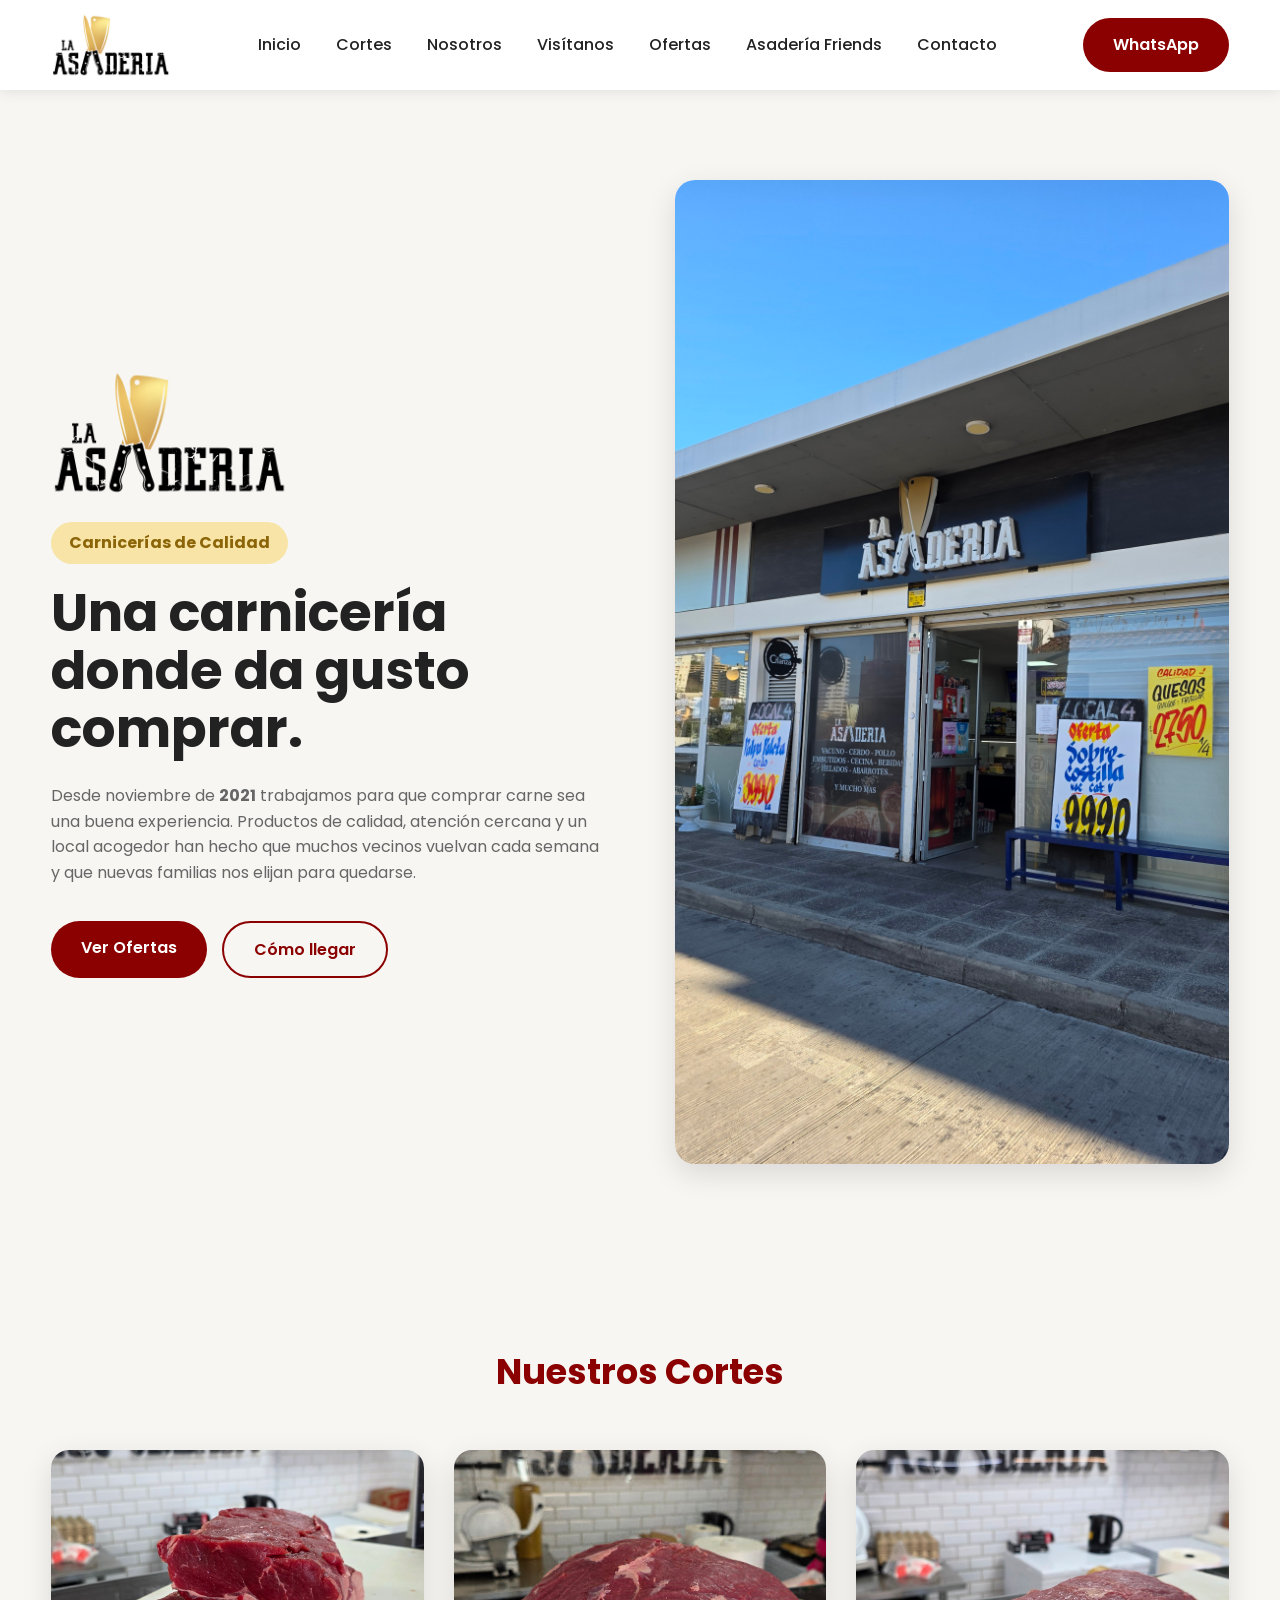
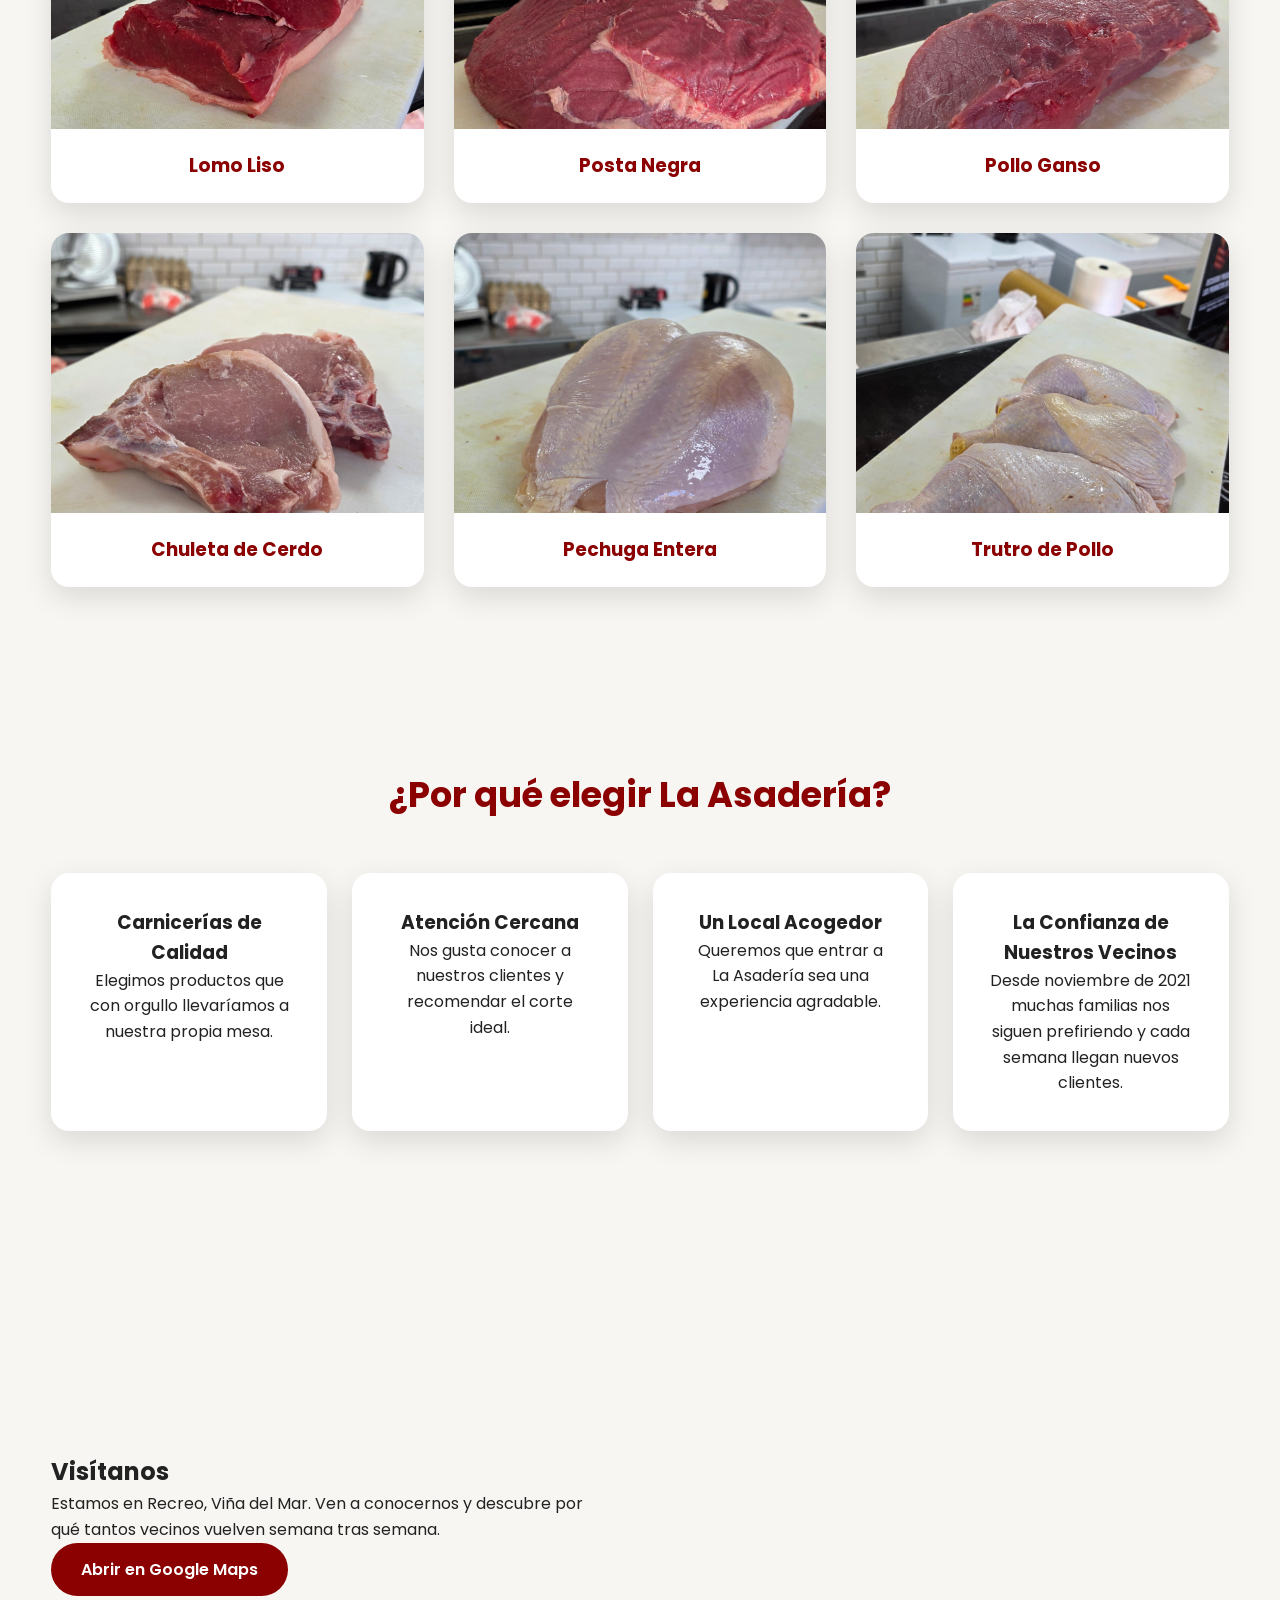
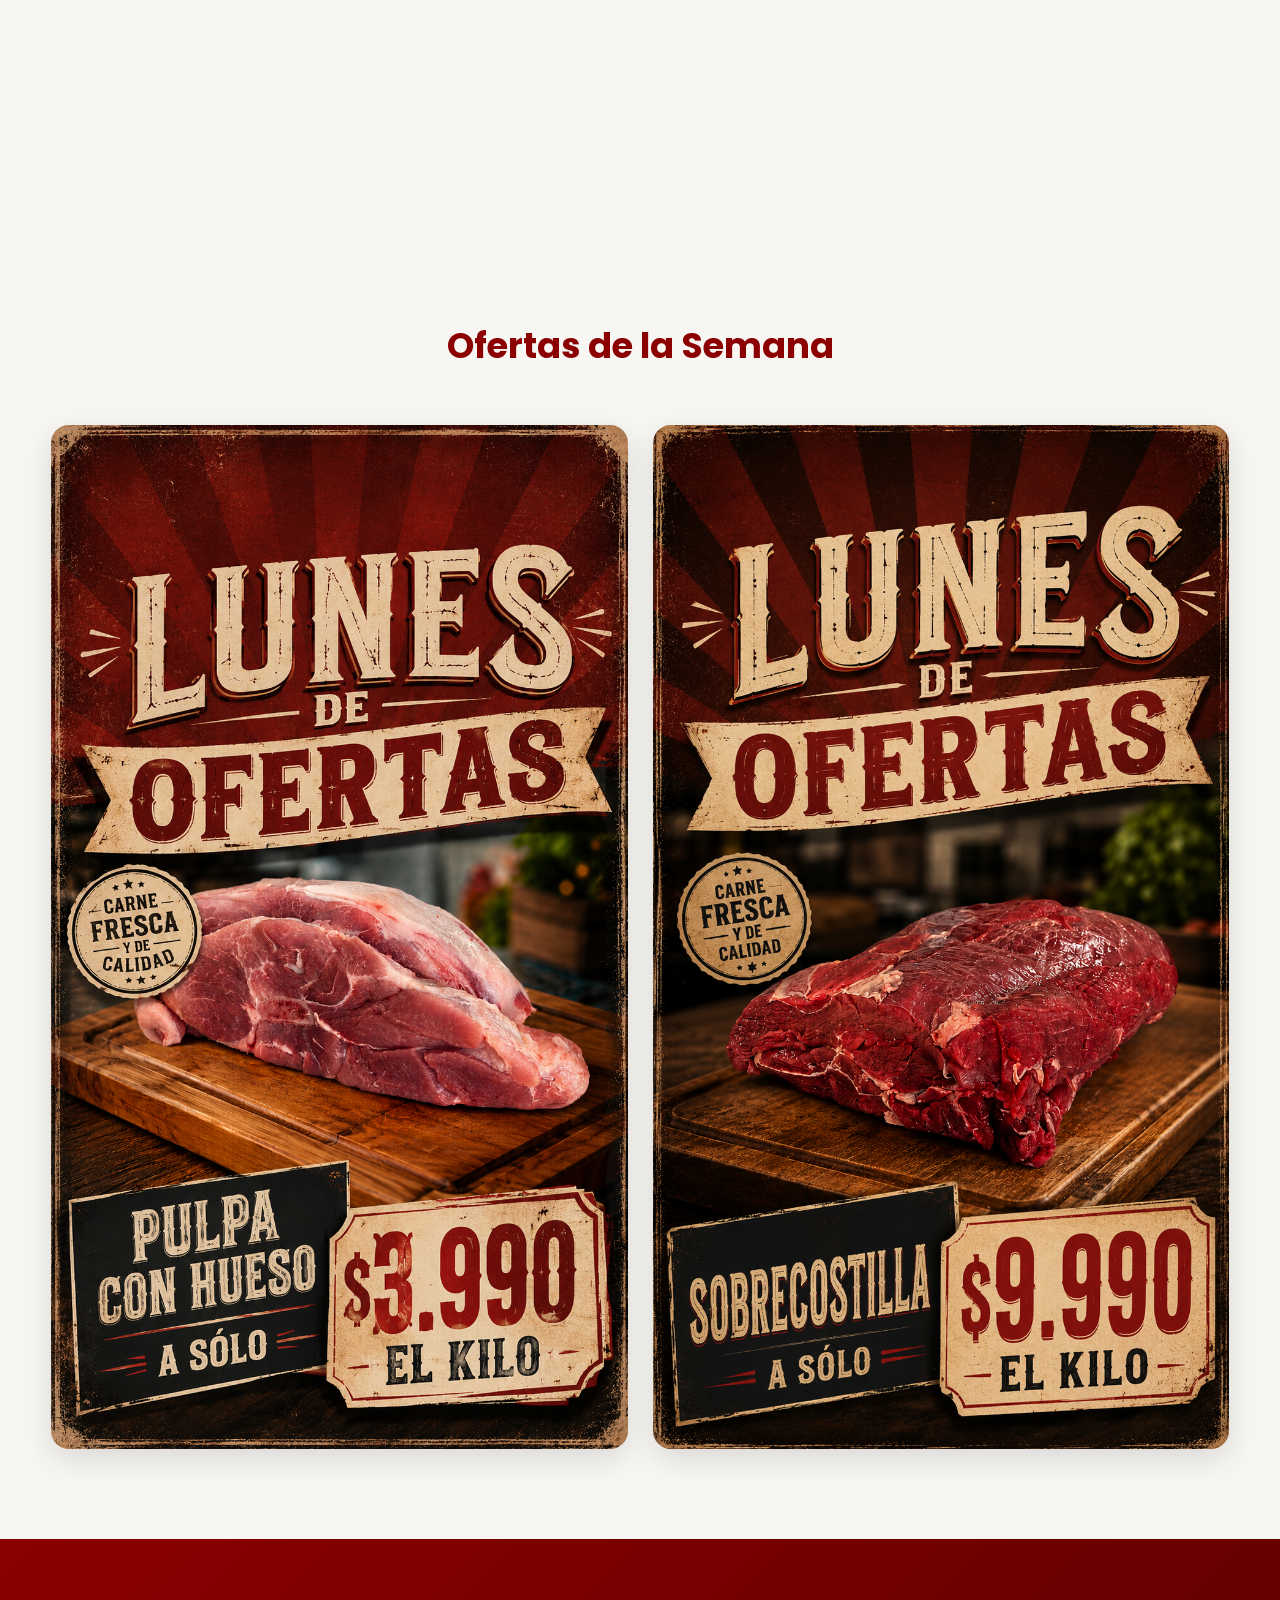
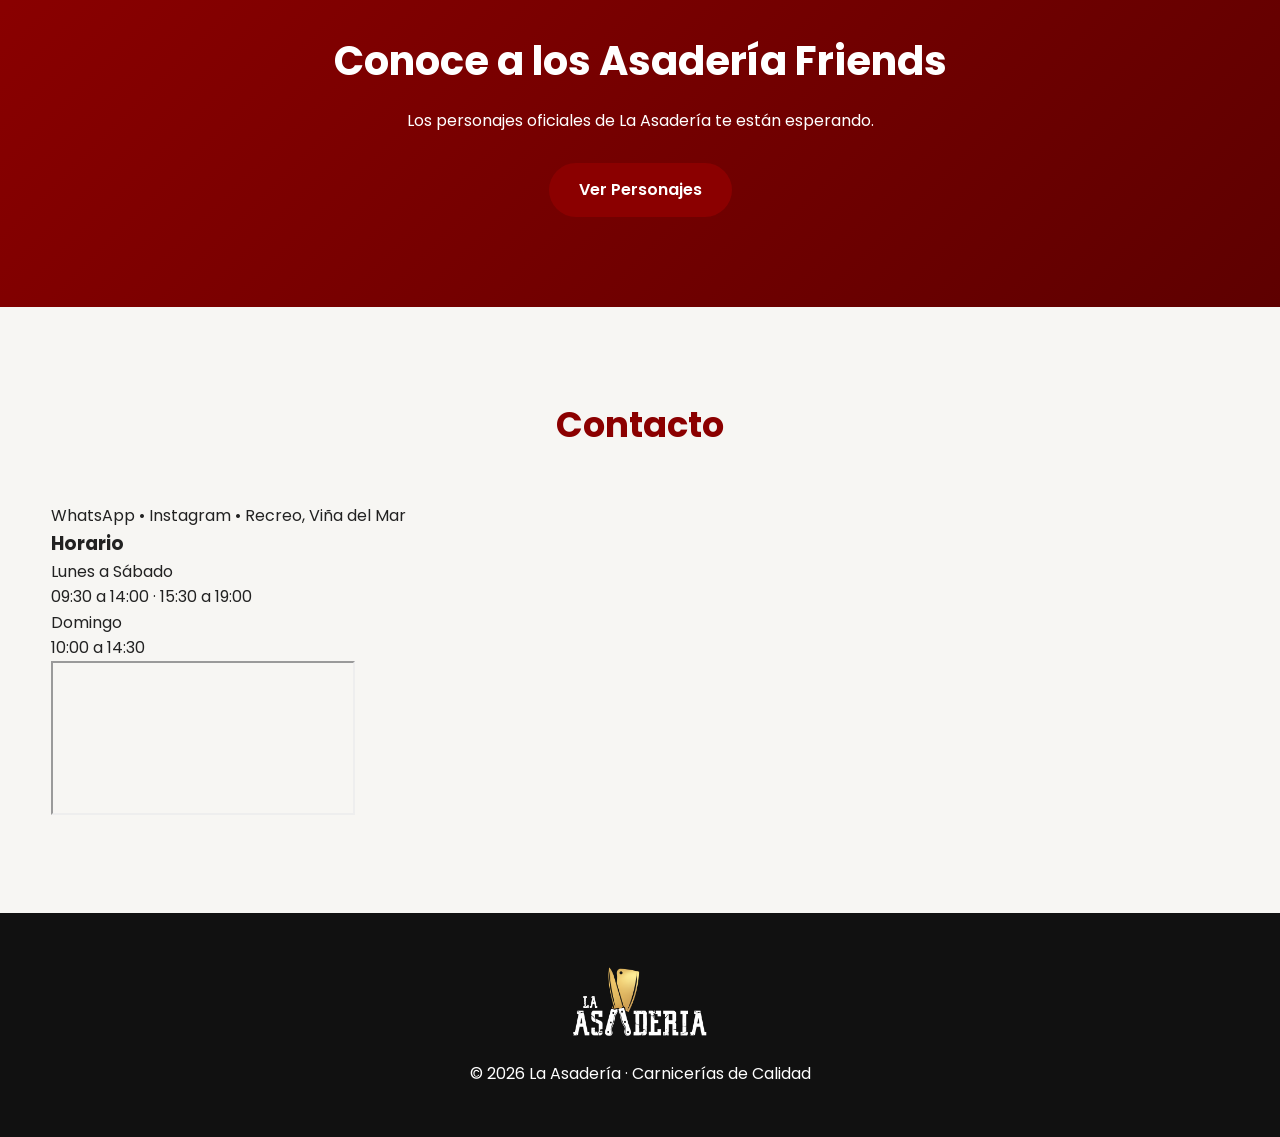
==== commit 106b1e92: "Add files via upload" ====
--- a/index.html
+++ b/index.html
@@ -4,7 +4,7 @@
 <meta charset="UTF-8">
 <meta name="viewport" content="width=device-width, initial-scale=1.0">
 <title>La Asadería | Carnicerías de Calidad</title>
-<meta name="description" content="Carnicerías de Calidad">
+<meta name="description" content="La Asadería - Carnicerías de Calidad">
 <link rel="preconnect" href="https://fonts.googleapis.com">
 <link rel="preconnect" href="https://fonts.gstatic.com" crossorigin>
 <link href="https://fonts.googleapis.com/css2?family=Poppins:wght@300;400;500;600;700;800&display=swap" rel="stylesheet">
@@ -14,45 +14,62 @@
 <body>
 
 <header class="header">
-  <div class="container">
-    <a class="logo-link" href="#">
-      <img src="img/logo/logo-negro.png" alt="La Asadería" class="logo">
-    </a>
+<div class="container">
+<a href="#inicio"><img class="logo" src="img/logo/logo-negro.png" alt="La Asadería"></a>
 
-    <nav class="nav">
-      <ul class="nav-menu">
-        <li><a href="#inicio">Inicio</a></li>
-        <li><a href="#cortes">Cortes</a></li>
-        <li><a href="#nosotros">Nosotros</a></li>
-        <li><a href="#visitanos">Visítanos</a></li>
-        <li><a href="#ofertas">Ofertas</a></li>
-        <li><a href="friends.html">Asadería Friends</a></li>
-        <li><a href="#contacto">Contacto</a></li>
-      </ul>
-    </nav>
+<nav class="nav">
+<ul class="nav-menu">
+<li><a href="#inicio">Inicio</a></li>
+<li><a href="#cortes">Cortes</a></li>
+<li><a href="#nosotros">Nosotros</a></li>
+<li><a href="#visitanos">Visítanos</a></li>
+<li><a href="#ofertas">Ofertas</a></li>
+<li><a href="friends.html">Asadería Friends</a></li>
+<li><a href="#contacto">Contacto</a></li>
+</ul>
+</nav>
 
-    <a class="header-whatsapp btn btn-primary" href="#">WhatsApp</a>
-    <button class="menu-toggle" aria-label="Abrir menú">☰</button>
-  </div>
+<a class="btn btn-primary" href="https://wa.me/56920908476?text=Hola%20La%20Asader%C3%ADa,%20quisiera%20hacer%20una%20consulta." target="_blank">WhatsApp</a>
+<button class="menu-toggle">☰</button>
+</div>
 </header>
 
 <main>
 
 <section id="inicio" class="hero">
 <div class="container hero-grid">
+
 <div class="hero-content">
-<span class="hero-badge">Carnicerías de Calidad</span>
-<h1>Las mejores carnes de Viña del Mar.</h1>
-<p>Vacuno, cerdo, pollo y productos seleccionados para ofrecer calidad, frescura y una atención cercana.</p>
+
+<img src="img/logo/logo-negro.png"
+     alt="La Asadería"
+     class="hero-brand"
+     style="width:240px;margin-bottom:22px;">
+
+<span class="hero-badge"
+style="background:#F7E4A6;color:#8B6508;font-weight:700;">
+Carnicerías de Calidad
+</span>
+
+<h1>Una carnicería donde da gusto comprar.</h1>
+
+<p>
+Desde noviembre de <strong>2021</strong> trabajamos para que comprar carne sea una buena experiencia.
+Productos de calidad, atención cercana y un local acogedor han hecho que muchos vecinos vuelvan
+cada semana y que nuevas familias nos elijan para quedarse.
+</p>
+
 <div class="hero-buttons">
 <a href="#ofertas" class="btn btn-primary">Ver Ofertas</a>
 <a href="#visitanos" class="btn btn-secondary">Cómo llegar</a>
 </div>
+
 </div>
 
 <div class="hero-image">
-<img src="img/local/portada-local.jpg" alt="La Asadería">
+<img src="img/local/portada-local.jpg" alt="Fachada La Asadería">
 </div>
+
 </div>
 </section>
 
@@ -64,7 +81,7 @@
 <article class="cut-card"><img src="img/cortes/posta-negra.jpg"><h3>Posta Negra</h3></article>
 <article class="cut-card"><img src="img/cortes/pollo-ganso.jpg"><h3>Pollo Ganso</h3></article>
 <article class="cut-card"><img src="img/cortes/chuleta-cerdo.jpg"><h3>Chuleta de Cerdo</h3></article>
-<article class="cut-card"><img src="img/cortes/pechuga-pollo.jpg"><h3>Pechuga de Pollo</h3></article>
+<article class="cut-card"><img src="img/cortes/pechuga-pollo.jpg"><h3>Pechuga Entera</h3></article>
 <article class="cut-card"><img src="img/cortes/trutro-pollo.jpg"><h3>Trutro de Pollo</h3></article>
 </div>
 </div>
@@ -74,10 +91,22 @@
 <div class="container">
 <h2 class="section-title">¿Por qué elegir La Asadería?</h2>
 <div class="features-grid">
-<div class="feature-card"><h3>Calidad</h3><p>Carnes seleccionadas.</p></div>
-<div class="feature-card"><h3>Frescura</h3><p>Reposición constante.</p></div>
-<div class="feature-card"><h3>Atención</h3><p>Servicio cercano.</p></div>
-<div class="feature-card"><h3>Buenos precios</h3><p>Ofertas todas las semanas.</p></div>
+<div class="feature-card">
+<h3>Carnicerías de Calidad</h3>
+<p>Elegimos productos que con orgullo llevaríamos a nuestra propia mesa.</p>
+</div>
+<div class="feature-card">
+<h3>Atención Cercana</h3>
+<p>Nos gusta conocer a nuestros clientes y recomendar el corte ideal.</p>
+</div>
+<div class="feature-card">
+<h3>Un Local Acogedor</h3>
+<p>Queremos que entrar a La Asadería sea una experiencia agradable.</p>
+</div>
+<div class="feature-card">
+<h3>La Confianza de Nuestros Vecinos</h3>
+<p>Desde noviembre de 2021 muchas familias nos siguen prefiriendo y cada semana llegan nuevos clientes.</p>
+</div>
 </div>
 </div>
 </section>
@@ -86,11 +115,11 @@
 <div class="container visit-grid">
 <div>
 <h2>Visítanos</h2>
-<p>Estamos en Recreo, Viña del Mar.</p>
-<p>Aquí luego irá el mapa de Google.</p>
+<p>Estamos en Recreo, Viña del Mar. Ven a conocernos y descubre por qué tantos vecinos vuelven semana tras semana.</p>
+<p><a class="btn btn-primary" target="_blank" href="https://www.google.com/maps/search/?api=1&query=La+Asaderia+Recreo+Viña+del+Mar">Abrir en Google Maps</a></p>
 </div>
 <div>
-<img src="img/local/local-interior.jpg" alt="Interior del local">
+<iframe src="https://www.google.com/maps?q=La%20Asader%C3%ADa%20Recreo%20Vi%C3%B1a%20del%20Mar&output=embed" width="100%" height="420" style="border:0;border-radius:18px;" loading="lazy"></iframe>
 </div>
 </div>
 </section>
@@ -99,8 +128,8 @@
 <div class="container">
 <h2 class="section-title">Ofertas de la Semana</h2>
 <div class="offers-grid">
-<a href="img/ofertas/oferta1.png" data-lightbox><img src="img/ofertas/oferta1.png"></a>
-<a href="img/ofertas/oferta2.png" data-lightbox><img src="img/ofertas/oferta2.png"></a>
+<a href="img/ofertas/oferta1.png"><img src="img/ofertas/oferta1.png"></a>
+<a href="img/ofertas/oferta2.png"><img src="img/ofertas/oferta2.png"></a>
 </div>
 </div>
 </section>
@@ -108,7 +137,7 @@
 <section class="friends-cta">
 <div class="container">
 <h2>Conoce a los Asadería Friends</h2>
-<p>Los personajes oficiales de La Asadería.</p>
+<p>Los personajes oficiales de La Asadería te están esperando.</p>
 <a href="friends.html" class="btn btn-primary">Ver Personajes</a>
 </div>
 </section>
@@ -116,16 +145,23 @@
 <section id="contacto" class="section">
 <div class="container">
 <h2 class="section-title">Contacto</h2>
-<p>WhatsApp • Instagram • Recreo, Viña del Mar</p>
+<p><a class="btn-whatsapp" href="https://wa.me/56920908476?text=Hola%20La%20Asader%C3%ADa,%20quisiera%20hacer%20una%20consulta." target="_blank">WhatsApp</a> • <a href="https://instagram.com/laasaderia.cl" target="_blank">Instagram</a> • <a href="#visitanos">Recreo, Viña del Mar</a></p>
 </div>
+<div class="container">
+<h3>Horario</h3>
+<p>Lunes a Sábado<br>09:30 a 14:00 · 15:30 a 19:00</p>
+<p>Domingo<br>10:00 a 14:30</p>
+
+<div class="mapa">
+<iframe loading="lazy" src="https://www.google.com/maps?q=La%20Asader%C3%ADa%20Recreo%20Vi%C3%B1a%20del%20Mar&output=embed"></iframe>
+</div>
+
 </section>
-
-</main>
 
 <footer class="footer">
 <div class="container">
-<img src="img/logo/logo-blanco.png" alt="Logo">
-<p>© 2026 La Asadería - Carnicerías de Calidad</p>
+<img src="img/logo/logo-blanco.png" alt="Logo" style="width:140px;">
+<p>© 2026 La Asadería · Carnicerías de Calidad</p>
 </div>
 </footer>
 
--- a/css/style.css
+++ b/css/style.css
@@ -310,3 +310,179 @@
 }
 
 }
+/* ==========================================================
+   FRIENDS
+========================================================== */
+
+.friends-hero{
+    padding:90px 0 50px;
+    text-align:center;
+}
+
+.section-label{
+    display:inline-block;
+    background:#ffe8a5;
+    color:var(--primary);
+    padding:8px 18px;
+    border-radius:30px;
+    font-weight:600;
+    margin-bottom:20px;
+}
+
+.friends-hero h1{
+    color:var(--primary);
+    font-size:3rem;
+    margin-bottom:18px;
+}
+
+.friends-subtitle{
+    font-size:1.2rem;
+    color:#666;
+    max-width:760px;
+    margin:0 auto 28px;
+    font-style:italic;
+}
+
+.friends-intro{
+    max-width:820px;
+    margin:0 auto;
+    color:#555;
+}
+
+
+/* ===========================
+   GRID
+=========================== */
+
+.friends-section{
+    padding:40px 0 90px;
+}
+
+.friends-grid{
+    display:grid;
+    grid-template-columns:repeat(3,1fr);
+    gap:32px;
+}
+
+.friend-card{
+    background:#fff;
+    border-radius:var(--radius);
+    box-shadow:var(--shadow);
+    text-align:center;
+    padding:30px 25px;
+    cursor:pointer;
+    transition:transform .25s ease,
+               box-shadow .25s ease;
+}
+
+.friend-card:hover{
+    transform:translateY(-6px);
+    box-shadow:0 18px 35px rgba(0,0,0,.14);
+}
+
+.friend-card img{
+    width:180px;
+    height:180px;
+    object-fit:contain;
+    margin:0 auto 20px;
+}
+
+.friend-card h3{
+    color:var(--primary);
+    font-size:1.4rem;
+    margin-bottom:10px;
+}
+
+.friend-card p{
+    color:#666;
+    font-size:.98rem;
+    line-height:1.5;
+}
+
+
+/* ===========================
+   LIGHTBOX
+=========================== */
+
+.friend-lightbox{
+    position:fixed;
+    inset:0;
+    background:rgba(0,0,0,.88);
+    display:flex;
+    justify-content:center;
+    align-items:center;
+    opacity:0;
+    visibility:hidden;
+    transition:.25s;
+    z-index:9999;
+    padding:40px;
+}
+
+.friend-lightbox.active{
+    opacity:1;
+    visibility:visible;
+}
+
+.friend-lightbox img{
+    max-width:520px;
+    max-height:80vh;
+    width:100%;
+    object-fit:contain;
+}
+
+.lightbox-close{
+    position:absolute;
+    top:25px;
+    right:30px;
+    width:48px;
+    height:48px;
+    border:none;
+    border-radius:50%;
+    background:#fff;
+    color:#333;
+    font-size:2rem;
+    cursor:pointer;
+    transition:.2s;
+}
+
+.lightbox-close:hover{
+    transform:scale(1.08);
+}
+
+
+/* ===========================
+   RESPONSIVE
+=========================== */
+
+@media(max-width:1000px){
+
+    .friends-grid{
+        grid-template-columns:repeat(2,1fr);
+    }
+
+}
+
+@media(max-width:700px){
+
+    .friends-hero h1{
+        font-size:2.3rem;
+    }
+
+    .friends-subtitle{
+        font-size:1rem;
+    }
+
+    .friends-grid{
+        grid-template-columns:1fr;
+    }
+
+    .friend-card img{
+        width:160px;
+        height:160px;
+    }
+
+    .friend-lightbox img{
+        max-width:90%;
+    }
+
+}
